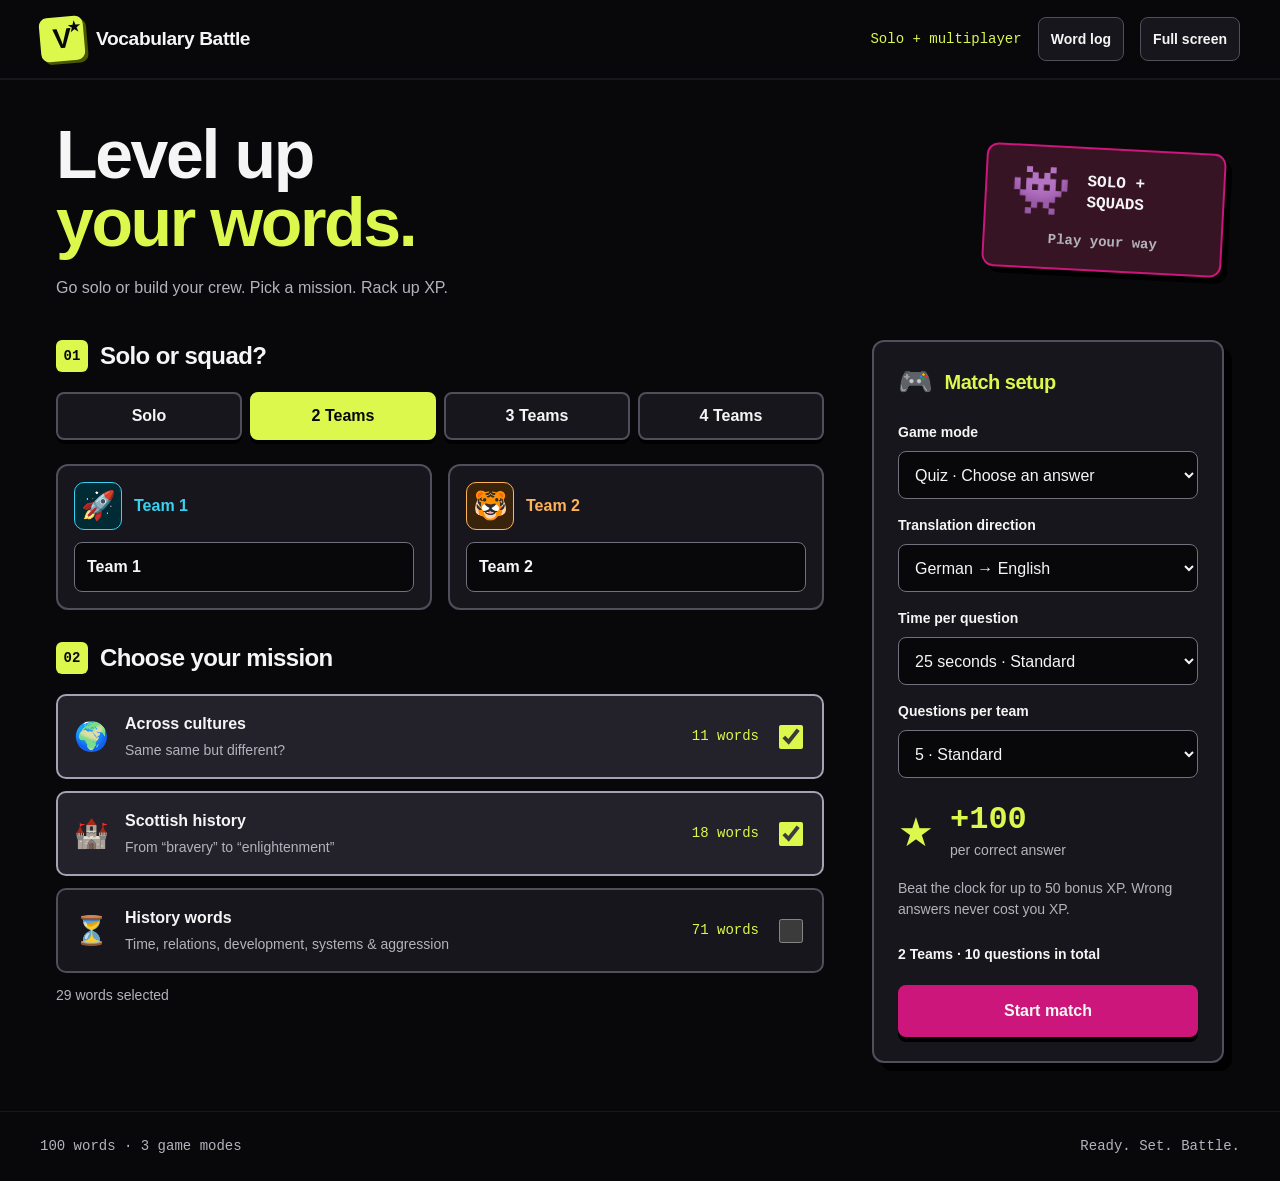
==== 10/index.html @ f3f3686b "Add solo play alongside team battles" ====
<!doctype html>
<html lang="en">
<head>
<meta charset="utf-8">
<meta name="viewport" content="width=device-width,initial-scale=1">
<meta name="theme-color" content="#131318">
<meta name="description" content="An arcade vocabulary battle for solo players and teams: Across cultures, Scottish history and History words.">
<title>Vocabulary Battle · English 10</title>
<link rel="icon" href="data:image/svg+xml,%3Csvg xmlns='http://www.w3.org/2000/svg' viewBox='0 0 64 64'%3E%3Crect width='64' height='64' rx='12' fill='%239b2055'/%3E%3Ctext x='32' y='44' text-anchor='middle' font-size='40' font-family='sans-serif' font-weight='bold' fill='white'%3EV%3C/text%3E%3C/svg%3E">
<link rel="stylesheet" href="style.css?v=solo-1">
<script src="vocabulary.js?v=solo-1" defer></script>
<script src="app.js?v=solo-1" defer></script>
</head>
<body>
<a class="skip-link" href="#main">Skip to game</a>
<header class="header"><a class="brand" href="./" aria-label="Vocabulary Battle home"><span class="brand-mark" aria-hidden="true">V<span>★</span></span><span>Vocabulary <b>Battle</b></span></a><div class="header-right"><span class="course">Solo + multiplayer</span><button class="quiet" id="word-list">Word log</button><button class="quiet" id="fullscreen">Full screen</button></div></header>
<main id="main" tabindex="-1"></main>
<footer><span>100 words · 3 game modes</span><span>Ready. Set. Battle.</span></footer>
<div class="sr-only" id="announcer" role="status" aria-live="polite" aria-atomic="true"></div>
<dialog id="words-dialog" aria-labelledby="words-heading"><div class="dialog-head"><h2 id="words-heading">Word log</h2><button class="quiet" id="close-words">Close</button></div><p>All 100 words for your missions. German meanings have been added to the “History words” vocabulary set.</p><label for="word-search">Find a word</label><input id="word-search" type="search" placeholder="English or German"><div id="words-content"></div></dialog>
<dialog id="quit-dialog" aria-labelledby="quit-heading"><h2 id="quit-heading">End this match?</h2><p>Your current scores will be lost.</p><div class="actions"><button class="secondary" id="keep-playing">Keep playing</button><button class="primary" id="confirm-quit">End match</button></div></dialog>
<noscript>Please enable JavaScript to play Vocabulary Battle.</noscript>
</body>
</html>
---- 10/style.css ----
:root{color-scheme:light;--bg:oklch(1 0 0);--surface:oklch(.97 .004 355);--ink:oklch(.24 .025 355);--muted:oklch(.48 .025 355);--line:oklch(.86 .012 355);--brand:oklch(.47 .173 354.8);--brand-soft:oklch(.96 .025 355);--green:oklch(.39 .1 160);--green-soft:oklch(.96 .025 160);--red:oklch(.46 .16 25);--red-soft:oklch(.97 .018 25);--accent:oklch(.92 .15 110);--radius:12px;font:16px/1.5 -apple-system,BlinkMacSystemFont,"Segoe UI",sans-serif;color:var(--ink);background:var(--bg)}*{box-sizing:border-box}body{margin:0}button,input,select{font:inherit}button,a,input,select{touch-action:manipulation}button{cursor:pointer}button{color:inherit}button:disabled{cursor:default}button,a,input,select,summary{outline-offset:4px}button:focus-visible,a:focus-visible,input:focus-visible,select:focus-visible,summary:focus-visible{outline:3px solid var(--brand)}a{color:inherit}button{transition:background .15s ease-out,transform .15s ease-out}button:active:not(:disabled){transform:translateY(1px)}h1,h2,h3,p{margin:0}h1,h2,h3{text-wrap:balance;line-height:1.15;letter-spacing:-.025em}h1{font-size:3rem}h2{font-size:1.75rem}h3{font-size:1.25rem}p{color:var(--muted)}.header{min-height:88px;padding:16px 40px;display:flex;align-items:center;justify-content:space-between;border-bottom:1px solid var(--line);gap:24px}.brand{display:flex;gap:12px;align-items:center;font-size:1.2rem;text-decoration:none;letter-spacing:-.02em}.brand-mark{width:44px;height:44px;background:var(--brand);color:var(--bg);display:grid;place-content:center;font-size:1.75rem;font-weight:850;border-radius:8px;position:relative}.brand-mark span{font-size:1rem;position:absolute;right:3px;top:1px}.header-right{display:flex;gap:16px;align-items:center}.course{color:var(--muted);font-size:.875rem}.quiet{background:transparent;border:0;min-height:44px;padding:8px 12px;border-radius:8px}.quiet:hover{background:var(--surface)}main{max-width:1248px;margin:auto;padding:48px 40px;min-height:calc(100vh - 157px)}footer{border-top:1px solid var(--line);padding:24px 40px;display:flex;justify-content:space-between;gap:16px;color:var(--muted);font-size:.875rem}.intro{display:flex;align-items:flex-start;justify-content:space-between;gap:24px;margin-bottom:40px}.intro p{margin-top:12px;max-width:50ch;font-size:1.125rem}.tag{display:inline-block;background:var(--accent);padding:8px 16px;border-radius:100px;font-size:.875rem;font-weight:650;white-space:nowrap}.setup-grid{display:grid;grid-template-columns:minmax(0,1fr) 344px;gap:64px}.section-title{display:flex;align-items:baseline;gap:12px;margin-bottom:20px}.step{color:var(--brand);font-weight:750;font-size:.875rem}.section{margin-bottom:32px}.team-count{display:flex;gap:8px}.choice{border:1px solid var(--line);background:var(--bg);border-radius:8px;min-height:44px;padding:8px 20px;font-weight:600}.choice[aria-pressed=true]{background:var(--brand);color:var(--bg);border-color:var(--brand)}.team-inputs{display:grid;grid-template-columns:1fr 1fr;gap:16px;margin-top:16px}label,.label{display:block;font-size:.875rem;font-weight:650;margin-bottom:8px}input,select{width:100%;min-height:48px;padding:12px;border:1px solid var(--line);border-radius:8px;background:var(--bg);color:var(--ink)}input::placeholder{color:var(--muted)}.topic{display:flex;align-items:center;gap:16px;border-bottom:1px solid var(--line);padding:16px 0;cursor:pointer;margin:0}.topic input{width:20px;min-height:20px;accent-color:var(--brand);flex-shrink:0}.topic-copy{flex:1}.topic-copy strong{font-size:1rem;display:block;font-weight:650}.topic-copy span{display:block;font-size:.875rem;font-weight:400;color:var(--muted);margin-top:4px}.word-count{font-weight:500;color:var(--muted);white-space:nowrap}.rules{background:var(--surface);padding:24px;border-radius:var(--radius);align-self:start}.rules h2{font-size:1.25rem;margin-bottom:24px}.field{margin-bottom:20px}.rules-note{font-size:.875rem;margin:20px 0}.primary,.secondary{min-height:48px;border-radius:8px;padding:12px 24px;font-weight:650}.primary{background:var(--brand);color:var(--bg);border:1px solid var(--brand)}.primary:hover{background:oklch(.4 .15 355)}.secondary{background:var(--bg);border:1px solid var(--line)}.secondary:hover{background:var(--surface)}.primary:disabled{opacity:.5}.full{width:100%}.hint{font-size:.875rem;margin-top:12px}.error{color:var(--red)}.summary-line{font-weight:650;color:var(--ink);font-size:.875rem}.game-top{display:flex;justify-content:space-between;align-items:center;gap:16px;margin-bottom:24px}.game-top p{font-size:.875rem}.scoreboard{display:flex;gap:12px;margin-bottom:32px}.score-team{flex:1;background:var(--surface);border:2px solid transparent;border-radius:var(--radius);padding:16px 20px;min-width:0}.score-team.active{border-color:var(--brand);background:var(--brand-soft)}.score-team small{display:block;color:var(--muted);font-size:.875rem;overflow-wrap:anywhere}.score-team strong{display:block;font-size:1.75rem;line-height:1.3;font-variant-numeric:tabular-nums}.score-team .turn-tag{font-size:.75rem;color:var(--brand);font-weight:700;margin-left:8px}.arena{max-width:896px;margin:auto}.question-meta{display:flex;justify-content:space-between;align-items:center;gap:16px;margin-bottom:24px}.direction{font-weight:650;color:var(--muted);font-size:.875rem}.timer{font-weight:750;font-size:1.25rem;font-variant-numeric:tabular-nums}.timer.urgent{color:var(--red)}.timer-track{height:4px;background:var(--line);margin-top:8px;width:112px;overflow:hidden;border-radius:4px}.timer-fill{height:100%;width:100%;background:var(--brand);transform-origin:left}.question-title{font-size:3rem;line-height:1.2;margin:12px 0 32px;overflow-wrap:anywhere;letter-spacing:-.025em}.question-title.long{font-size:1.75rem}.answers{display:grid;grid-template-columns:1fr 1fr;gap:16px}.answer{display:flex;align-items:center;gap:16px;text-align:left;min-height:96px;border:2px solid var(--line);border-radius:var(--radius);background:var(--bg);padding:20px;font-size:1.25rem;line-height:1.4;overflow-wrap:anywhere}.answer:hover:not(:disabled){border-color:var(--brand);background:var(--brand-soft)}.answer .key{display:grid;place-items:center;width:32px;height:32px;flex-shrink:0;background:var(--surface);border-radius:8px;font-size:.875rem;font-weight:750;color:var(--muted)}.answer.correct{border-color:var(--green);background:var(--green-soft);color:var(--green)}.answer.wrong{border-color:var(--red);background:var(--red-soft);color:var(--red)}.answer:disabled:not(.correct):not(.wrong){opacity:.65}.feedback{margin-top:24px;padding:24px;border-radius:var(--radius);background:var(--green-soft);display:flex;justify-content:space-between;align-items:center;gap:24px}.feedback.fail{background:var(--red-soft)}.feedback h3{margin-bottom:8px;color:var(--green)}.feedback.fail h3{color:var(--red)}.feedback p{color:var(--ink)}.feedback .primary{flex-shrink:0}.keyboard-hint{text-align:center;font-size:.875rem;margin-top:24px}.ready{text-align:center;padding:32px 0}.ready h1{margin:16px 0;overflow-wrap:anywhere}.ready p{max-width:48ch;margin:0 auto 32px}.ready .primary{min-width:240px}.ready-round{color:var(--brand);font-weight:700}.ready-team{font-size:4rem}.typed-input{font-size:1.5rem;min-height:64px}.typing-row{display:flex;gap:16px}.typing-row input{flex:1;min-width:0}.actions{display:flex;gap:12px;flex-wrap:wrap;margin-top:24px}.results-heading{text-align:center;margin:24px 0 40px}.results-heading p{margin-top:16px}.results-heading .tag{margin-bottom:24px}.ranking{max-width:720px;margin:auto}.ranking-row{display:flex;align-items:center;gap:24px;padding:24px 0;border-bottom:1px solid var(--line)}.rank{font-size:1.5rem;width:32px;color:var(--muted);font-weight:650}.rank-name{flex:1;min-width:0;overflow-wrap:anywhere}.rank-name strong{font-size:1.25rem}.rank-name p{font-size:.875rem;margin-top:4px}.rank-points{font-size:1.75rem;font-weight:750;font-variant-numeric:tabular-nums;white-space:nowrap}.ranking-row.winner .rank,.ranking-row.winner .rank-name strong{color:var(--brand)}.result-actions{justify-content:center;margin-top:32px}.review{margin:40px auto 0;max-width:720px}.review summary{cursor:pointer;min-height:44px;font-weight:650}.review-row{padding:16px 0;border-bottom:1px solid var(--line);display:flex;gap:24px;justify-content:space-between}.review-row span{flex:1;overflow-wrap:anywhere}dialog{width:min(800px,calc(100% - 32px));max-height:85vh;border:1px solid var(--line);padding:32px;border-radius:var(--radius);background:var(--bg);color:var(--ink)}dialog::backdrop{background:oklch(.15 0 0 / .65)}.dialog-head{display:flex;justify-content:space-between;align-items:center;gap:16px}dialog p{margin:16px 0 24px}#words-content h3{margin:32px 0 8px}#words-content .review-row{font-size:1rem}#words-content{margin-top:24px}#quit-dialog{max-width:480px}.skip-link{position:absolute;left:16px;top:-80px;z-index:5;background:var(--bg);padding:12px}.skip-link:focus{top:12px}.sr-only{position:absolute;width:1px;height:1px;padding:0;margin:-1px;overflow:hidden;clip:rect(0,0,0,0);white-space:nowrap;border:0}[hidden]{display:none!important}@media(min-width:1440px){main{max-width:1360px}.arena{max-width:1000px}.question-title{font-size:3.5rem}.answer{font-size:1.5rem;min-height:112px}}@media(max-width:900px){.setup-grid{grid-template-columns:minmax(0,1fr) 300px;gap:32px}.header,footer{padding-left:24px;padding-right:24px}main{padding:32px 24px}.course{display:none}.question-title{font-size:2.5rem}.score-team{padding:12px}.intro h1{font-size:2.5rem}}@media(max-width:680px){.header{padding:12px 16px;gap:8px;flex-wrap:wrap}.brand{font-size:1rem}.header-right{gap:0;margin-left:auto}#fullscreen{display:none}.brand-mark{width:36px;height:36px}.intro{display:block;margin-bottom:32px}.intro .tag{margin-top:16px}.intro h1{font-size:2rem}.intro p{font-size:1rem}.setup-grid{display:block}.team-inputs{gap:12px}.rules{margin-top:32px}main{padding:32px 16px}.scoreboard{gap:8px;flex-wrap:wrap}.score-team{flex-basis:40%}.score-team strong{font-size:1.5rem}.score-team .turn-tag{display:block;margin:4px 0 0}.answers{grid-template-columns:1fr;gap:12px}.answer{min-height:72px;padding:16px;font-size:1.125rem}.question-title{font-size:2rem;margin-bottom:24px}.question-title.long{font-size:1.5rem}.feedback{display:block;padding:20px}.feedback .primary{margin-top:20px;width:100%}.ready-team{font-size:3rem}.typing-row{flex-direction:column}footer{padding:24px 16px;display:block}footer span{display:block}.ranking-row{gap:12px}.rank-points{font-size:1.5rem}.review-row{gap:16px}.game-top{align-items:flex-start}.keyboard-hint{display:none}dialog{padding:24px}.results-heading h1{font-size:2.25rem}}@media(prefers-reduced-motion:reduce){*{transition:none!important;scroll-behavior:auto!important}}@media print{.header,footer,.actions,.result-actions{display:none}main{padding:0}.score-team{break-inside:avoid}}

/* Arcade theme: the lobby, arena and score screen share the same game controls. */
:root{color-scheme:dark;--bg:oklch(.135 .008 290);--surface:oklch(.205 .012 290);--ink:oklch(.97 0 0);--muted:oklch(.77 .015 290);--line:oklch(.43 .022 290);--brand:oklch(.56 .22 355);--brand-soft:oklch(.25 .06 355);--accent:oklch(.93 .19 118);--green:oklch(.85 .16 150);--green-soft:oklch(.25 .06 150);--red:oklch(.8 .12 20);--red-soft:oklch(.25 .07 20);font-family:"Avenir Next","Segoe UI",sans-serif}
body{background:var(--bg)}button,input,select{font-family:inherit}h1,h2,h3{font-weight:850}h1:focus-visible{outline:2px dashed var(--accent);outline-offset:8px}.header{min-height:80px;border-bottom:2px solid var(--surface);padding:16px 40px}.brand{font-weight:700}.brand-mark{border-radius:8px;background:var(--accent);color:var(--bg);box-shadow:3px 3px 0 oklch(.43 .1 118);transform:rotate(-5deg)}.brand-mark span{font-size:.875rem}.course{font-family:monospace;font-size:.875rem;color:var(--accent)}.quiet{border:1px solid var(--line);font-size:.875rem;font-weight:650;background:var(--surface)}.quiet:hover{background:oklch(.3 .025 290);border-color:var(--muted)}.quiet:disabled{color:oklch(.6 .01 290);border-color:var(--surface)}button:focus-visible,a:focus-visible,input:focus-visible,select:focus-visible,summary:focus-visible{outline-color:var(--accent)}main{padding-top:40px}footer{border-color:var(--surface);font-family:monospace;font-size:.875rem}.intro{margin-bottom:40px;align-items:center}.intro h1{font-size:4.25rem;letter-spacing:-.035em;line-height:1;max-width:800px}.intro h1 span{color:var(--accent)}.intro p{margin-top:20px;font-size:1rem;max-width:48ch}.intro-sticker{display:flex;align-items:center;gap:16px;flex-wrap:wrap;max-width:240px;padding:20px 24px;border:2px solid var(--brand);background:var(--brand-soft);border-radius:12px;transform:rotate(3deg);box-shadow:6px 6px 0 oklch(.06 0 0)}.intro-sticker>span:first-child{font-size:3rem;line-height:1}.intro-sticker b{font-family:monospace;font-size:1rem;line-height:1.3}.intro-sticker .sticker-small{width:100%;text-align:center;color:var(--muted);font:700 .875rem monospace}.setup-grid{gap:48px;grid-template-columns:minmax(0,1fr) 352px}.section{margin-bottom:32px}.section-title{margin-bottom:20px;align-items:center}.section-title h2{font-size:1.5rem}.step{display:grid;place-items:center;width:32px;height:32px;background:var(--accent);color:var(--bg);border-radius:6px;font-family:monospace}.choice{border:2px solid var(--line);background:var(--surface);box-shadow:0 4px 0 oklch(.06 0 0);font-weight:800;min-height:48px}.choice[aria-pressed=true]{background:var(--accent);border-color:var(--accent);color:var(--bg)}.choice:active:not(:disabled){transform:translateY(3px);box-shadow:0 1px 0 oklch(.06 0 0)}.team-inputs{margin-top:24px;gap:16px}.team-entry{padding:16px;border:2px solid var(--line);border-radius:12px;background:var(--surface)}.team-entry label{display:flex;align-items:center;gap:12px;margin-bottom:12px;color:var(--team);font-size:1rem;font-weight:800}.team-color-0{--team:oklch(.8 .13 215);--team-dark:oklch(.26 .055 215)}.team-color-1{--team:oklch(.83 .145 65);--team-dark:oklch(.28 .05 65)}.team-color-2{--team:oklch(.81 .16 330);--team-dark:oklch(.28 .06 330)}.team-color-3{--team:oklch(.88 .17 135);--team-dark:oklch(.27 .05 135)}.team-avatar{display:inline-grid;place-items:center;width:48px;height:48px;flex-shrink:0;background:var(--team-dark);border:1px solid var(--team);border-radius:10px;font-size:1.75rem;line-height:1}.team-entry input{min-width:0;font-weight:650;background:var(--bg)}input,select{border:1px solid oklch(.55 .02 290);background:var(--bg);border-radius:8px}input:focus,select:focus{border-color:var(--accent)}.topic{border:2px solid var(--line);border-radius:10px;background:var(--surface);margin-bottom:12px;padding:16px;gap:16px}.topic:has(input:checked){border-color:oklch(.72 .025 290);background:oklch(.255 .016 290)}.topic input{order:3;accent-color:var(--accent);width:24px;height:24px}.topic-icon{font-size:1.75rem}.topic-copy strong{font-weight:800}.topic-copy span{font-size:.875rem}.word-count{font-size:.875rem;color:var(--accent);font-family:monospace}.rules{background:var(--surface);border:2px solid var(--line);border-radius:12px;box-shadow:8px 8px 0 oklch(.07 0 0);padding:24px}.rules h2{display:flex;gap:12px;align-items:center;font-size:1.25rem;color:var(--accent)}.rules h2>span{font-size:1.75rem}.rules .field{margin-bottom:16px}.points-preview{display:flex;gap:16px;align-items:center;margin-top:24px}.points-preview>span{color:var(--accent);font-size:2.5rem}.points-preview strong{font:900 2rem/1 monospace;color:var(--accent)}.points-preview div>span{display:block;font-size:.875rem;color:var(--muted);margin-top:4px}.rules-note{margin:16px 0;font-size:.875rem}.summary-line{margin-top:24px}.primary,.secondary{border:2px solid var(--brand);box-shadow:0 5px 0 oklch(.07 0 0);font-weight:850;min-height:52px;border-radius:8px;color:var(--ink)}.primary{background:var(--brand)}.primary:hover{background:oklch(.5 .2 355);border-color:oklch(.74 .16 355);transform:translateY(-2px)}.primary:active:not(:disabled),.secondary:active:not(:disabled){transform:translateY(3px);box-shadow:0 2px 0 oklch(.07 0 0)}.secondary{background:var(--surface);border-color:var(--line)}.rules .primary{margin-top:8px}.game-top{margin-bottom:24px}.game-top>div>strong{font:800 1.125rem monospace;color:var(--accent)}.round-track{display:flex;align-items:center;gap:8px}.round-track>span{width:32px;height:32px;display:grid;place-items:center;border:1px solid var(--line);border-radius:4px;color:var(--muted);font:700 .875rem monospace}.round-track .current{background:var(--accent);border-color:var(--accent);color:var(--bg);box-shadow:0 3px 0 oklch(.47 .1 118);transform:translateY(-4px)}.round-track .done{background:var(--green-soft);border-color:var(--green);color:var(--green)}.round-track .finish-flag{border:0;font-size:1.5rem}.scoreboard{gap:16px;margin-bottom:32px}.score-team{display:flex;align-items:center;gap:16px;padding:16px;border:2px solid var(--line);background:var(--surface);border-radius:12px}.score-team.active{border-color:var(--team);background:var(--team-dark);box-shadow:0 5px 0 oklch(.065 0 0)}.score-copy{flex:1;min-width:0}.score-team small{font-weight:750;color:var(--ink)}.score-team strong{font-family:monospace;font-size:2rem}.points-label{font-size:.875rem;color:var(--muted)}.score-team .turn-tag{color:var(--team);font-size:.75rem;margin-left:12px}.hit-track{display:flex;gap:4px;color:var(--muted);font-size:.875rem;line-height:1;margin-top:4px}.hit-track span{display:inline-block;width:12px;text-align:center}.hit-track .hit{color:var(--accent)}.arena{background:var(--surface);border:2px solid var(--line);border-radius:16px;padding:32px;max-width:none;position:relative}.question-meta{margin-bottom:24px}.direction{font-size:1rem;color:var(--ink)}.direction>span{color:var(--muted);font-size:.875rem}.timer-box{background:var(--bg);border:1px solid var(--line);padding:12px 16px;border-radius:8px;text-align:center;flex-shrink:0}.timer-label{font-size:.75rem;color:var(--muted);font-family:monospace}.timer{font-size:1.5rem;color:var(--accent);font-family:monospace}.timer-track{width:96px;height:6px;background:var(--line)}.timer-fill{background:var(--accent)}.question-title{font-size:3rem;margin:8px 0 32px;color:var(--ink)}.question-title.long{font-size:1.75rem}.answers{gap:20px}.answer{background:var(--answer-color);border:2px solid var(--answer-border);box-shadow:0 6px 0 oklch(.07 0 0);color:var(--ink);font-weight:750;padding:24px;font-size:1.25rem;min-height:104px;transition:transform .15s ease-out,background .15s ease-out}.answer:nth-child(1){--answer-color:oklch(.38 .135 250);--answer-border:oklch(.68 .12 250)}.answer:nth-child(2){--answer-color:oklch(.4 .14 355);--answer-border:oklch(.69 .15 355)}.answer:nth-child(3){--answer-color:oklch(.36 .085 175);--answer-border:oklch(.65 .1 175)}.answer:nth-child(4){--answer-color:oklch(.4 .105 55);--answer-border:oklch(.73 .13 55)}.answer:hover:not(:disabled){background:var(--answer-color);border-color:var(--ink);transform:translateY(-3px)}.answer:active:not(:disabled){transform:translateY(4px);box-shadow:0 2px 0 oklch(.07 0 0)}.answer .key{background:oklch(.1 0 0 / .3);border:1px solid oklch(.85 0 0 / .45);color:var(--ink);width:40px;height:40px;font:800 1rem monospace}.answer.correct{background:var(--green-soft);border-color:var(--green);color:var(--green)}.answer.wrong{background:var(--red-soft);border-color:var(--red);color:var(--red)}.answer:disabled:not(.correct):not(.wrong){opacity:.45;box-shadow:none}.feedback{border:2px solid var(--green);padding:24px;gap:20px;margin-top:32px}.feedback.fail{border-color:var(--red)}.feedback-icon{font-size:2.5rem}.feedback-copy{flex:1;min-width:0}.feedback h3{font-size:1.5rem}.feedback .primary{font-size:1rem}.keyboard-hint{color:var(--muted)}.ready{padding:24px 0}.ready-avatar{width:120px;height:120px;margin:0 auto 24px;display:grid;place-items:center;font-size:4.5rem;line-height:1;background:var(--team-dark);border:3px solid var(--team);border-radius:16px;box-shadow:6px 6px 0 oklch(.07 0 0);transform:rotate(-4deg)}.ready-round{color:var(--team);font:700 1rem monospace}.ready h1{color:var(--team);font-size:3.5rem}.ready .primary{min-width:256px}.tag{background:var(--accent);color:var(--bg);font-family:monospace;font-weight:800;letter-spacing:.01em;border-radius:6px}.results-heading{margin:0 0 32px}.trophy{font-size:5rem;line-height:1.2;margin-bottom:16px}.results-heading h1{color:var(--accent);overflow-wrap:anywhere}.ranking{max-width:800px}.ranking-row{padding:20px 24px;border:2px solid var(--line);background:var(--surface);margin-bottom:16px;border-radius:12px;gap:20px}.ranking-row.winner{background:var(--team-dark);border-color:var(--team);box-shadow:5px 5px 0 oklch(.07 0 0)}.ranking-row.winner .rank,.ranking-row.winner .rank-name strong{color:var(--team)}.rank,.rank-points{font-family:monospace}.review{background:var(--surface);border:1px solid var(--line);padding:16px 24px;border-radius:12px;max-width:800px}dialog{background:var(--surface);border:2px solid var(--line);box-shadow:8px 8px 0 oklch(.065 0 0)}dialog::backdrop{background:oklch(.08 0 0 / .85)}.celebration{pointer-events:none;position:fixed;inset:0;z-index:3;overflow:hidden}.confetti{position:absolute;left:var(--x);top:20%;width:10px;height:18px;background:var(--accent);opacity:0;animation:confetti-drop .8s ease-out var(--delay) forwards}.confetti-1{background:oklch(.75 .2 355);width:12px;height:12px}.confetti-2{background:oklch(.8 .14 215);border-radius:50%;width:12px;height:12px}.confetti-3{background:oklch(.82 .19 150)}@keyframes confetti-drop{0%{opacity:0;transform:translate(0,-40px) rotate(0)}15%{opacity:1}100%{opacity:0;transform:translate(var(--drift),280px) rotate(var(--spin))}}@media(min-width:1440px){.question-title{font-size:3.5rem}.answer{font-size:1.5rem}.setup-grid{grid-template-columns:minmax(0,1fr) 368px;gap:64px}}@media(max-width:1000px){.scoreboard{flex-wrap:wrap}.score-team{flex-basis:40%}.round-track{gap:4px}.round-track>span{width:24px;height:28px}.setup-grid{gap:24px;grid-template-columns:minmax(0,1fr) 320px}.team-inputs{gap:12px}.team-entry{padding:12px}.topic{padding:12px;gap:12px}.topic-icon{display:none}.intro h1{font-size:3.5rem}.intro-sticker{margin-right:8px}}@media(max-width:680px){.header{padding:12px 16px}.header-right{gap:8px}.brand{font-size:1rem}.intro{display:flex;align-items:center;gap:16px}.intro h1{font-size:2.5rem}.intro p{font-size:.875rem;max-width:32ch}.intro-sticker{max-width:112px;padding:12px;gap:8px;margin-right:4px;transform:rotate(2deg);justify-content:center}.intro-sticker>span:first-child{font-size:2.5rem}.intro-sticker b{font-size:.75rem;text-align:center}.intro-sticker .sticker-small{font-size:.75rem}.setup-grid{display:block}.section-title h2{font-size:1.25rem}.team-entry label{gap:8px;font-size:.875rem}.team-entry .team-avatar{width:36px;height:36px;font-size:1.4rem}.team-entry input{padding:8px;font-size:1rem}.topic-copy strong{font-size:.875rem}.topic-copy span{font-size:.875rem}.word-count{font-size:.75rem}.topic{gap:8px}.topic input{width:20px;height:20px}.rules{margin-top:32px;padding:24px}.game-top{flex-wrap:wrap;gap:16px}.game-top>div:first-child{flex:1}.round-track{order:3;width:100%;justify-content:center}.round-track>span{width:24px}.scoreboard{gap:12px}.score-team{gap:8px;padding:12px}.score-team>.team-avatar{width:32px;height:36px;font-size:1.25rem;border-radius:6px}.score-team small{font-size:.75rem}.score-team strong{font-size:1.5rem}.score-team .turn-tag{font-size:.75rem;margin:4px 0}.points-label{font-size:.75rem}.hit-track{gap:0}.hit-track span{width:10px;font-size:.75rem}.arena{padding:20px 16px;border-radius:12px}.direction{font-size:.875rem}.direction>span{font-size:.75rem}.timer-box{padding:8px}.timer-label{font-size:.75rem}.timer{font-size:1.25rem}.timer-track{width:64px}.question-meta{gap:12px}.question-title{font-size:2rem}.question-title.long{font-size:1.25rem}.answers{gap:16px}.answer{padding:16px;font-size:1.125rem;min-height:80px;gap:12px}.answer .key{width:32px;height:32px}.ready-avatar{width:96px;height:96px;font-size:3.5rem}.ready h1{font-size:2.5rem}.ready .primary{min-width:0;width:100%}.feedback{padding:16px;display:flex;flex-wrap:wrap;gap:12px}.feedback-icon{font-size:1.75rem}.feedback-copy{flex-basis:calc(100% - 44px)}.feedback h3{font-size:1.25rem}.feedback .primary{margin-top:8px;width:100%}.ranking-row{padding:16px 12px;gap:8px}.ranking-row .team-avatar{width:32px;height:40px;font-size:1.25rem}.rank{width:20px;font-size:1.25rem}.rank-name strong{font-size:1rem}.rank-name p{font-size:.75rem}.rank-points{font-size:1.25rem}.results-heading h1{font-size:2rem}.trophy{font-size:4rem}.result-actions{flex-direction:column}.review{padding:16px}.intro-sticker .sticker-small{white-space:nowrap}}@media(max-width:360px){.intro-sticker{display:none}.intro h1{font-size:2.5rem}.team-entry{padding:8px}.score-team>.team-avatar{display:none}}@media(prefers-reduced-motion:reduce){.celebration{display:none}.confetti{animation:none}*{transition:none!important}}@media print{:root{--bg:oklch(1 0 0);--surface:oklch(.95 0 0);--ink:oklch(.15 0 0);--muted:oklch(.4 0 0)}.celebration{display:none}}

/* Keep solo and squad selection usable on small screens. */
.team-count{display:grid;grid-template-columns:repeat(4,minmax(0,1fr))}.team-count .choice{padding:8px}.solo-input{grid-template-columns:1fr}.solo-input .team-entry{max-width:420px}@media(min-width:681px) and (max-width:1000px),(max-width:400px){.team-count{grid-template-columns:repeat(2,minmax(0,1fr))}}
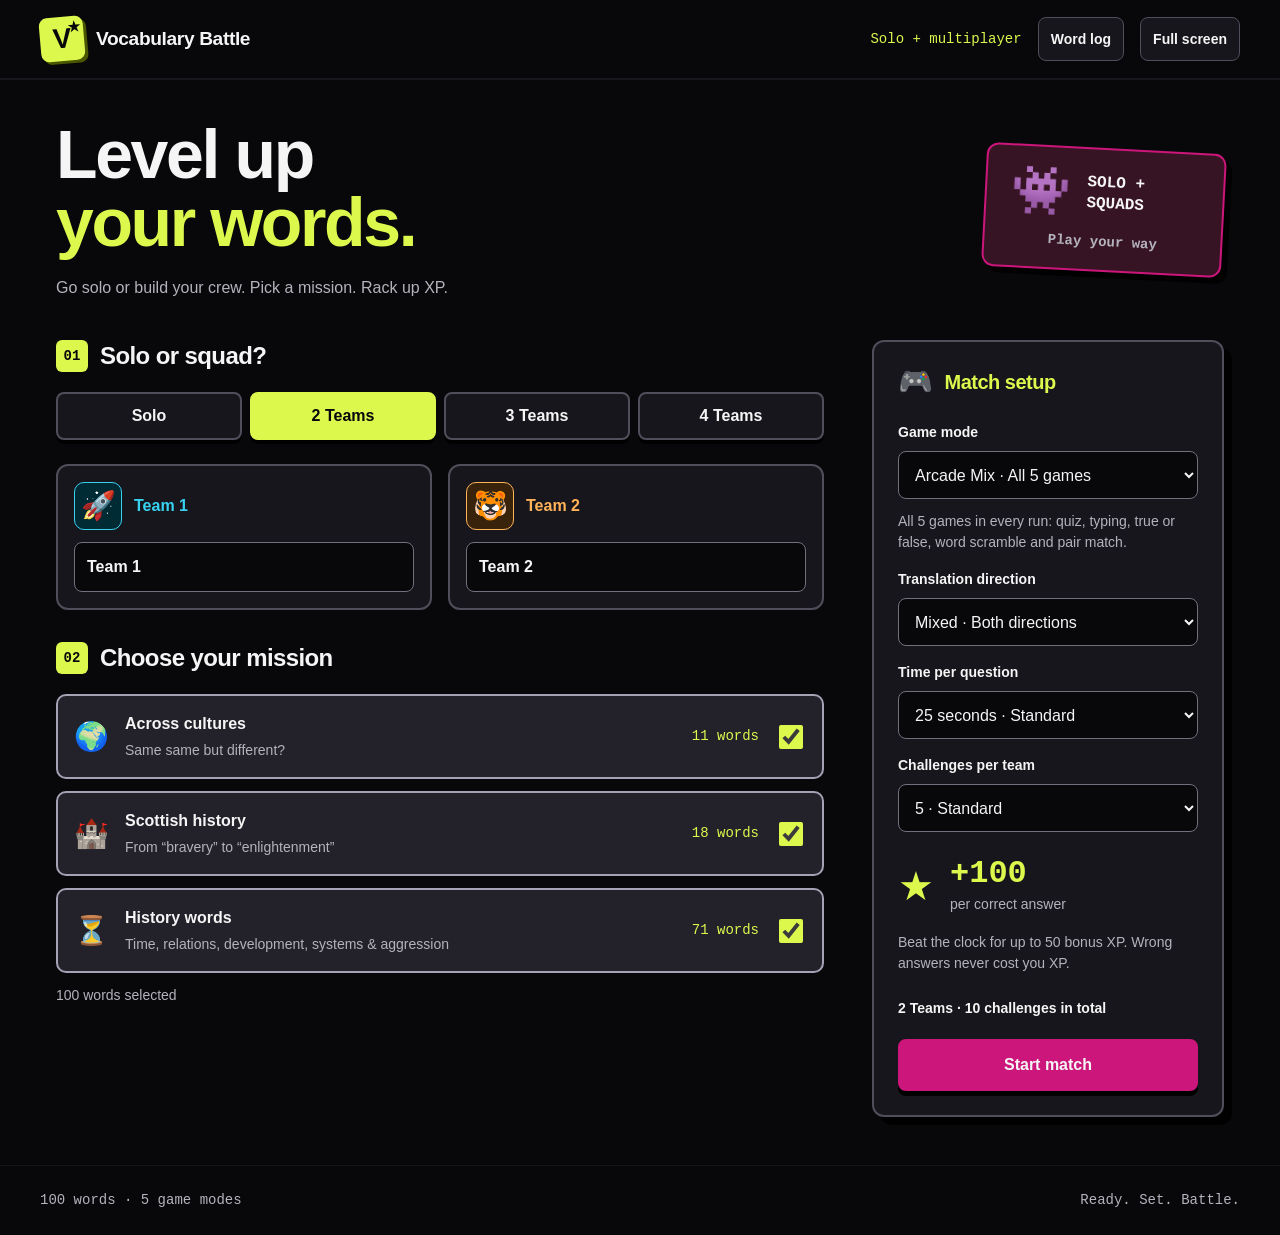
==== commit 7b311c19: "Add five-game arcade mix with bilingual all-word defaults" ====
--- a/10/index.html
+++ b/10/index.html
@@ -7,15 +7,15 @@
 <meta name="description" content="An arcade vocabulary battle for solo players and teams: Across cultures, Scottish history and History words.">
 <title>Vocabulary Battle · English 10</title>
 <link rel="icon" href="data:image/svg+xml,%3Csvg xmlns='http://www.w3.org/2000/svg' viewBox='0 0 64 64'%3E%3Crect width='64' height='64' rx='12' fill='%239b2055'/%3E%3Ctext x='32' y='44' text-anchor='middle' font-size='40' font-family='sans-serif' font-weight='bold' fill='white'%3EV%3C/text%3E%3C/svg%3E">
-<link rel="stylesheet" href="style.css?v=solo-1">
-<script src="vocabulary.js?v=solo-1" defer></script>
-<script src="app.js?v=solo-1" defer></script>
+<link rel="stylesheet" href="style.css?v=arcade-mix-1">
+<script src="vocabulary.js?v=arcade-mix-1" defer></script>
+<script src="app.js?v=arcade-mix-1" defer></script>
 </head>
 <body>
 <a class="skip-link" href="#main">Skip to game</a>
 <header class="header"><a class="brand" href="./" aria-label="Vocabulary Battle home"><span class="brand-mark" aria-hidden="true">V<span>★</span></span><span>Vocabulary <b>Battle</b></span></a><div class="header-right"><span class="course">Solo + multiplayer</span><button class="quiet" id="word-list">Word log</button><button class="quiet" id="fullscreen">Full screen</button></div></header>
 <main id="main" tabindex="-1"></main>
-<footer><span>100 words · 3 game modes</span><span>Ready. Set. Battle.</span></footer>
+<footer><span>100 words · 5 game modes</span><span>Ready. Set. Battle.</span></footer>
 <div class="sr-only" id="announcer" role="status" aria-live="polite" aria-atomic="true"></div>
 <dialog id="words-dialog" aria-labelledby="words-heading"><div class="dialog-head"><h2 id="words-heading">Word log</h2><button class="quiet" id="close-words">Close</button></div><p>All 100 words for your missions. German meanings have been added to the “History words” vocabulary set.</p><label for="word-search">Find a word</label><input id="word-search" type="search" placeholder="English or German"><div id="words-content"></div></dialog>
 <dialog id="quit-dialog" aria-labelledby="quit-heading"><h2 id="quit-heading">End this match?</h2><p>Your current scores will be lost.</p><div class="actions"><button class="secondary" id="keep-playing">Keep playing</button><button class="primary" id="confirm-quit">End match</button></div></dialog>
--- a/10/style.css
+++ b/10/style.css
@@ -6,3 +6,15 @@
 
 /* Keep solo and squad selection usable on small screens. */
 .team-count{display:grid;grid-template-columns:repeat(4,minmax(0,1fr))}.team-count .choice{padding:8px}.solo-input{grid-template-columns:1fr}.solo-input .team-entry{max-width:420px}@media(min-width:681px) and (max-width:1000px),(max-width:400px){.team-count{grid-template-columns:repeat(2,minmax(0,1fr))}}
+
+/* Arcade challenges share the same keyboard and touch controls. */
+.mode-badge{display:inline-flex;align-items:center;gap:8px;color:var(--accent);font-weight:850;font-size:1.125rem;margin-bottom:8px}
+.translation-candidate{font-size:clamp(1.25rem,3vw,2rem);text-align:center;padding:24px;background:var(--bg);border:2px dashed var(--line);border-radius:12px;margin-bottom:24px;overflow-wrap:anywhere}
+.truth-answers .answer{justify-content:center}.truth-answers .answer>span{font-size:2rem}
+.scramble-board{padding:20px;background:var(--bg);border:2px dashed var(--accent);border-radius:12px;margin-bottom:24px}
+.scrambled-letters{font:800 clamp(1.25rem,3vw,2rem)/1.7 monospace;color:var(--accent);margin-top:8px;overflow-wrap:anywhere;white-space:pre-wrap}
+.pair-instructions{max-width:65ch}.pair-progress{color:var(--accent);font:700 1rem monospace;margin:16px 0}
+.pair-board{display:grid;grid-template-columns:1fr 1fr;gap:20px}.pair-column{display:flex;flex-direction:column;gap:12px;min-width:0}.pair-column h2{font-size:1rem;color:var(--muted);margin-bottom:4px}
+.pair-tile{display:flex;align-items:center;justify-content:space-between;gap:8px;flex:1;width:100%;min-height:80px;text-align:left;padding:16px;border:2px solid var(--line);border-radius:10px;background:oklch(.29 .07 250);color:var(--ink);font-size:1.125rem;font-weight:750;overflow-wrap:anywhere}
+.pair-column:last-child .pair-tile{background:oklch(.29 .07 355)}.pair-tile[aria-pressed=true]{border-color:var(--accent);box-shadow:0 0 0 2px var(--accent)}.pair-tile:hover:not(:disabled){border-color:var(--ink)}.pair-tile.pair-matched{background:var(--green-soft);border-color:var(--green);color:var(--green)}.pair-tile.pair-wrong{border-color:var(--red)}.pair-mark{flex-shrink:0}
+@media(max-width:680px){.pair-board{gap:12px}.pair-tile{padding:12px 8px;font-size:.9375rem;min-height:88px}.mode-badge{font-size:1rem}.scramble-board{padding:16px}.translation-candidate{padding:16px}.question-meta{align-items:flex-start}}
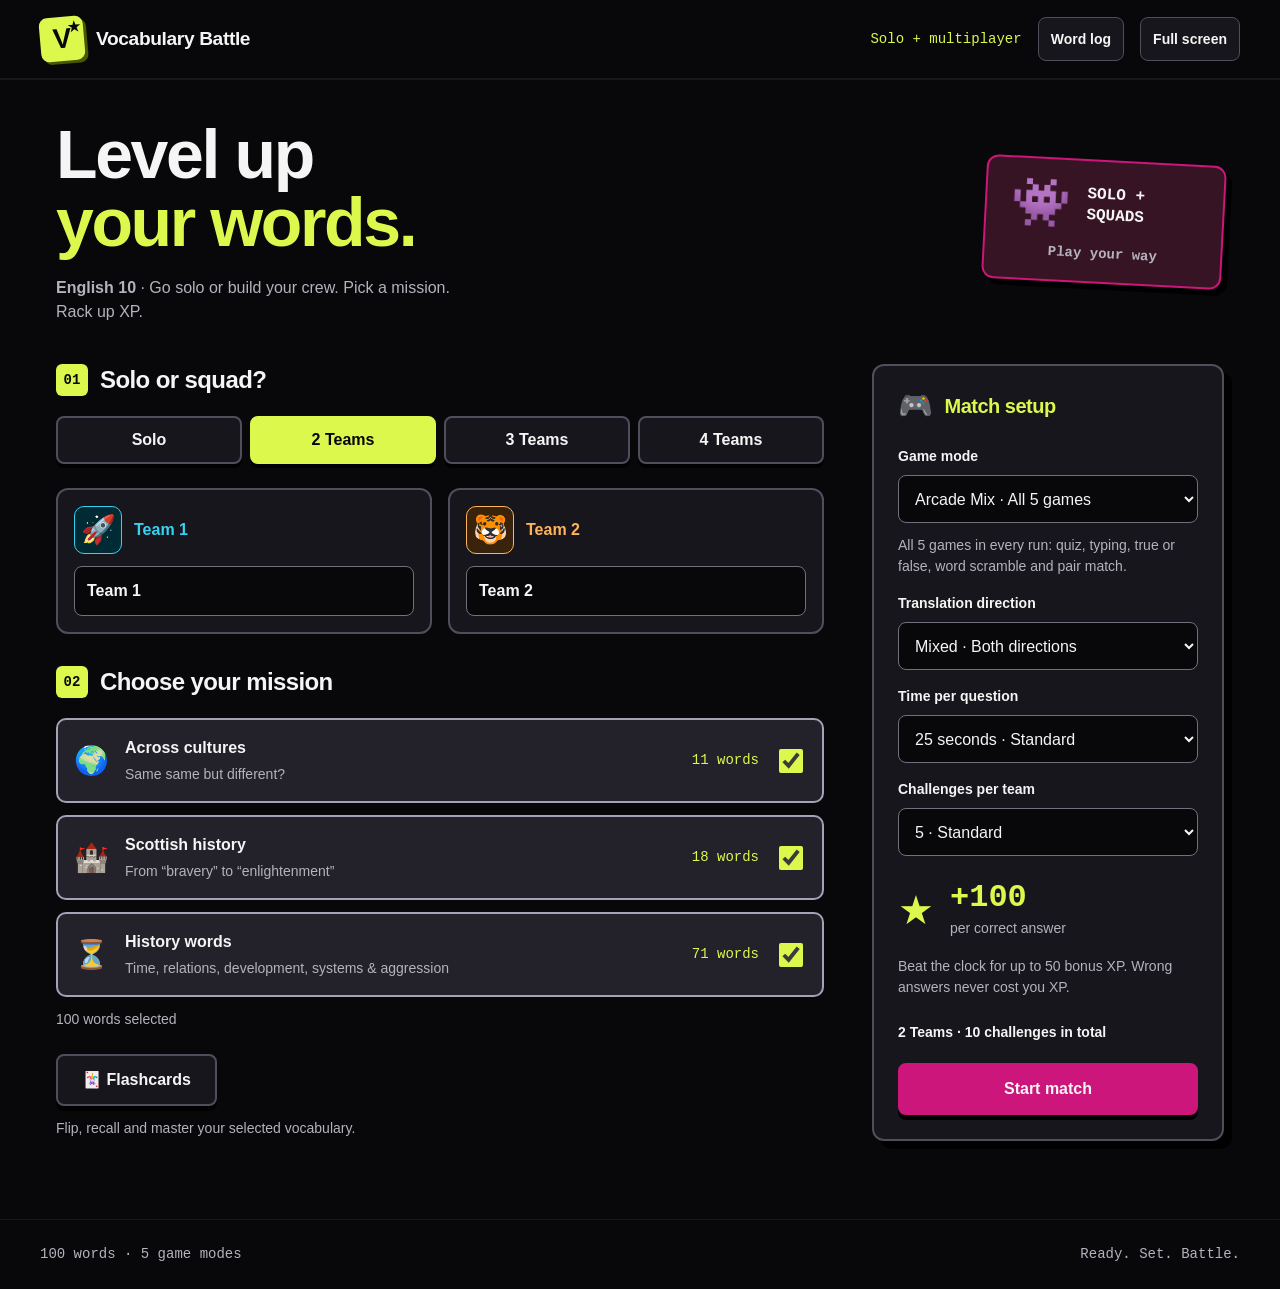
==== commit c4fd3702: "Expand English 7 vocabulary and require flashcard mistake practice" ====
--- a/10/index.html
+++ b/10/index.html
@@ -7,17 +7,18 @@
 <meta name="description" content="An arcade vocabulary battle for solo players and teams: Across cultures, Scottish history and History words.">
 <title>Vocabulary Battle · English 10</title>
 <link rel="icon" href="data:image/svg+xml,%3Csvg xmlns='http://www.w3.org/2000/svg' viewBox='0 0 64 64'%3E%3Crect width='64' height='64' rx='12' fill='%239b2055'/%3E%3Ctext x='32' y='44' text-anchor='middle' font-size='40' font-family='sans-serif' font-weight='bold' fill='white'%3EV%3C/text%3E%3C/svg%3E">
-<link rel="stylesheet" href="style.css?v=arcade-mix-1">
-<script src="vocabulary.js?v=arcade-mix-1" defer></script>
-<script src="app.js?v=arcade-mix-1" defer></script>
+<link rel="stylesheet" href="../shared/style.css?v=cards-1">
+<script src="vocabulary.js?v=grades-1" defer></script>
+<script src="../shared/flashcards.js?v=cards-1" defer></script>
+<script src="../shared/app.js?v=cards-1" defer></script>
 </head>
 <body>
 <a class="skip-link" href="#main">Skip to game</a>
 <header class="header"><a class="brand" href="./" aria-label="Vocabulary Battle home"><span class="brand-mark" aria-hidden="true">V<span>★</span></span><span>Vocabulary <b>Battle</b></span></a><div class="header-right"><span class="course">Solo + multiplayer</span><button class="quiet" id="word-list">Word log</button><button class="quiet" id="fullscreen">Full screen</button></div></header>
 <main id="main" tabindex="-1"></main>
-<footer><span>100 words · 5 game modes</span><span>Ready. Set. Battle.</span></footer>
+<footer><span id="vocab-total">100 words · 5 game modes</span><span>Ready. Set. Battle.</span></footer>
 <div class="sr-only" id="announcer" role="status" aria-live="polite" aria-atomic="true"></div>
-<dialog id="words-dialog" aria-labelledby="words-heading"><div class="dialog-head"><h2 id="words-heading">Word log</h2><button class="quiet" id="close-words">Close</button></div><p>All 100 words for your missions. German meanings have been added to the “History words” vocabulary set.</p><label for="word-search">Find a word</label><input id="word-search" type="search" placeholder="English or German"><div id="words-content"></div></dialog>
+<dialog id="words-dialog" aria-labelledby="words-heading"><div class="dialog-head"><h2 id="words-heading">Word log</h2><button class="quiet" id="close-words">Close</button></div><p id="word-log-intro">All 100 words for your missions. German meanings have been added to the “History words” vocabulary set.</p><label for="word-search">Find a word</label><input id="word-search" type="search" placeholder="English or German"><div id="words-content"></div></dialog>
 <dialog id="quit-dialog" aria-labelledby="quit-heading"><h2 id="quit-heading">End this match?</h2><p>Your current scores will be lost.</p><div class="actions"><button class="secondary" id="keep-playing">Keep playing</button><button class="primary" id="confirm-quit">End match</button></div></dialog>
 <noscript>Please enable JavaScript to play Vocabulary Battle.</noscript>
 </body>
--- a/shared/style.css
+++ b/shared/style.css
@@ -0,0 +1,23 @@
+:root{color-scheme:light;--bg:oklch(1 0 0);--surface:oklch(.97 .004 355);--ink:oklch(.24 .025 355);--muted:oklch(.48 .025 355);--line:oklch(.86 .012 355);--brand:oklch(.47 .173 354.8);--brand-soft:oklch(.96 .025 355);--green:oklch(.39 .1 160);--green-soft:oklch(.96 .025 160);--red:oklch(.46 .16 25);--red-soft:oklch(.97 .018 25);--accent:oklch(.92 .15 110);--radius:12px;font:16px/1.5 -apple-system,BlinkMacSystemFont,"Segoe UI",sans-serif;color:var(--ink);background:var(--bg)}*{box-sizing:border-box}body{margin:0}button,input,select{font:inherit}button,a,input,select{touch-action:manipulation}button{cursor:pointer}button{color:inherit}button:disabled{cursor:default}button,a,input,select,summary{outline-offset:4px}button:focus-visible,a:focus-visible,input:focus-visible,select:focus-visible,summary:focus-visible{outline:3px solid var(--brand)}a{color:inherit}button{transition:background .15s ease-out,transform .15s ease-out}button:active:not(:disabled){transform:translateY(1px)}h1,h2,h3,p{margin:0}h1,h2,h3{text-wrap:balance;line-height:1.15;letter-spacing:-.025em}h1{font-size:3rem}h2{font-size:1.75rem}h3{font-size:1.25rem}p{color:var(--muted)}.header{min-height:88px;padding:16px 40px;display:flex;align-items:center;justify-content:space-between;border-bottom:1px solid var(--line);gap:24px}.brand{display:flex;gap:12px;align-items:center;font-size:1.2rem;text-decoration:none;letter-spacing:-.02em}.brand-mark{width:44px;height:44px;background:var(--brand);color:var(--bg);display:grid;place-content:center;font-size:1.75rem;font-weight:850;border-radius:8px;position:relative}.brand-mark span{font-size:1rem;position:absolute;right:3px;top:1px}.header-right{display:flex;gap:16px;align-items:center}.course{color:var(--muted);font-size:.875rem}.quiet{background:transparent;border:0;min-height:44px;padding:8px 12px;border-radius:8px}.quiet:hover{background:var(--surface)}main{max-width:1248px;margin:auto;padding:48px 40px;min-height:calc(100vh - 157px)}footer{border-top:1px solid var(--line);padding:24px 40px;display:flex;justify-content:space-between;gap:16px;color:var(--muted);font-size:.875rem}.intro{display:flex;align-items:flex-start;justify-content:space-between;gap:24px;margin-bottom:40px}.intro p{margin-top:12px;max-width:50ch;font-size:1.125rem}.tag{display:inline-block;background:var(--accent);padding:8px 16px;border-radius:100px;font-size:.875rem;font-weight:650;white-space:nowrap}.setup-grid{display:grid;grid-template-columns:minmax(0,1fr) 344px;gap:64px}.section-title{display:flex;align-items:baseline;gap:12px;margin-bottom:20px}.step{color:var(--brand);font-weight:750;font-size:.875rem}.section{margin-bottom:32px}.team-count{display:flex;gap:8px}.choice{border:1px solid var(--line);background:var(--bg);border-radius:8px;min-height:44px;padding:8px 20px;font-weight:600}.choice[aria-pressed=true]{background:var(--brand);color:var(--bg);border-color:var(--brand)}.team-inputs{display:grid;grid-template-columns:1fr 1fr;gap:16px;margin-top:16px}label,.label{display:block;font-size:.875rem;font-weight:650;margin-bottom:8px}input,select{width:100%;min-height:48px;padding:12px;border:1px solid var(--line);border-radius:8px;background:var(--bg);color:var(--ink)}input::placeholder{color:var(--muted)}.topic{display:flex;align-items:center;gap:16px;border-bottom:1px solid var(--line);padding:16px 0;cursor:pointer;margin:0}.topic input{width:20px;min-height:20px;accent-color:var(--brand);flex-shrink:0}.topic-copy{flex:1}.topic-copy strong{font-size:1rem;display:block;font-weight:650}.topic-copy span{display:block;font-size:.875rem;font-weight:400;color:var(--muted);margin-top:4px}.word-count{font-weight:500;color:var(--muted);white-space:nowrap}.rules{background:var(--surface);padding:24px;border-radius:var(--radius);align-self:start}.rules h2{font-size:1.25rem;margin-bottom:24px}.field{margin-bottom:20px}.rules-note{font-size:.875rem;margin:20px 0}.primary,.secondary{min-height:48px;border-radius:8px;padding:12px 24px;font-weight:650}.primary{background:var(--brand);color:var(--bg);border:1px solid var(--brand)}.primary:hover{background:oklch(.4 .15 355)}.secondary{background:var(--bg);border:1px solid var(--line)}.secondary:hover{background:var(--surface)}.primary:disabled{opacity:.5}.full{width:100%}.hint{font-size:.875rem;margin-top:12px}.error{color:var(--red)}.summary-line{font-weight:650;color:var(--ink);font-size:.875rem}.game-top{display:flex;justify-content:space-between;align-items:center;gap:16px;margin-bottom:24px}.game-top p{font-size:.875rem}.scoreboard{display:flex;gap:12px;margin-bottom:32px}.score-team{flex:1;background:var(--surface);border:2px solid transparent;border-radius:var(--radius);padding:16px 20px;min-width:0}.score-team.active{border-color:var(--brand);background:var(--brand-soft)}.score-team small{display:block;color:var(--muted);font-size:.875rem;overflow-wrap:anywhere}.score-team strong{display:block;font-size:1.75rem;line-height:1.3;font-variant-numeric:tabular-nums}.score-team .turn-tag{font-size:.75rem;color:var(--brand);font-weight:700;margin-left:8px}.arena{max-width:896px;margin:auto}.question-meta{display:flex;justify-content:space-between;align-items:center;gap:16px;margin-bottom:24px}.direction{font-weight:650;color:var(--muted);font-size:.875rem}.timer{font-weight:750;font-size:1.25rem;font-variant-numeric:tabular-nums}.timer.urgent{color:var(--red)}.timer-track{height:4px;background:var(--line);margin-top:8px;width:112px;overflow:hidden;border-radius:4px}.timer-fill{height:100%;width:100%;background:var(--brand);transform-origin:left}.question-title{font-size:3rem;line-height:1.2;margin:12px 0 32px;overflow-wrap:anywhere;letter-spacing:-.025em}.question-title.long{font-size:1.75rem}.answers{display:grid;grid-template-columns:1fr 1fr;gap:16px}.answer{display:flex;align-items:center;gap:16px;text-align:left;min-height:96px;border:2px solid var(--line);border-radius:var(--radius);background:var(--bg);padding:20px;font-size:1.25rem;line-height:1.4;overflow-wrap:anywhere}.answer:hover:not(:disabled){border-color:var(--brand);background:var(--brand-soft)}.answer .key{display:grid;place-items:center;width:32px;height:32px;flex-shrink:0;background:var(--surface);border-radius:8px;font-size:.875rem;font-weight:750;color:var(--muted)}.answer.correct{border-color:var(--green);background:var(--green-soft);color:var(--green)}.answer.wrong{border-color:var(--red);background:var(--red-soft);color:var(--red)}.answer:disabled:not(.correct):not(.wrong){opacity:.65}.feedback{margin-top:24px;padding:24px;border-radius:var(--radius);background:var(--green-soft);display:flex;justify-content:space-between;align-items:center;gap:24px}.feedback.fail{background:var(--red-soft)}.feedback h3{margin-bottom:8px;color:var(--green)}.feedback.fail h3{color:var(--red)}.feedback p{color:var(--ink)}.feedback .primary{flex-shrink:0}.keyboard-hint{text-align:center;font-size:.875rem;margin-top:24px}.ready{text-align:center;padding:32px 0}.ready h1{margin:16px 0;overflow-wrap:anywhere}.ready p{max-width:48ch;margin:0 auto 32px}.ready .primary{min-width:240px}.ready-round{color:var(--brand);font-weight:700}.ready-team{font-size:4rem}.typed-input{font-size:1.5rem;min-height:64px}.typing-row{display:flex;gap:16px}.typing-row input{flex:1;min-width:0}.actions{display:flex;gap:12px;flex-wrap:wrap;margin-top:24px}.results-heading{text-align:center;margin:24px 0 40px}.results-heading p{margin-top:16px}.results-heading .tag{margin-bottom:24px}.ranking{max-width:720px;margin:auto}.ranking-row{display:flex;align-items:center;gap:24px;padding:24px 0;border-bottom:1px solid var(--line)}.rank{font-size:1.5rem;width:32px;color:var(--muted);font-weight:650}.rank-name{flex:1;min-width:0;overflow-wrap:anywhere}.rank-name strong{font-size:1.25rem}.rank-name p{font-size:.875rem;margin-top:4px}.rank-points{font-size:1.75rem;font-weight:750;font-variant-numeric:tabular-nums;white-space:nowrap}.ranking-row.winner .rank,.ranking-row.winner .rank-name strong{color:var(--brand)}.result-actions{justify-content:center;margin-top:32px}.review{margin:40px auto 0;max-width:720px}.review summary{cursor:pointer;min-height:44px;font-weight:650}.review-row{padding:16px 0;border-bottom:1px solid var(--line);display:flex;gap:24px;justify-content:space-between}.review-row span{flex:1;overflow-wrap:anywhere}dialog{width:min(800px,calc(100% - 32px));max-height:85vh;border:1px solid var(--line);padding:32px;border-radius:var(--radius);background:var(--bg);color:var(--ink)}dialog::backdrop{background:oklch(.15 0 0 / .65)}.dialog-head{display:flex;justify-content:space-between;align-items:center;gap:16px}dialog p{margin:16px 0 24px}#words-content h3{margin:32px 0 8px}#words-content .review-row{font-size:1rem}#words-content{margin-top:24px}#quit-dialog{max-width:480px}.skip-link{position:absolute;left:16px;top:-80px;z-index:5;background:var(--bg);padding:12px}.skip-link:focus{top:12px}.sr-only{position:absolute;width:1px;height:1px;padding:0;margin:-1px;overflow:hidden;clip:rect(0,0,0,0);white-space:nowrap;border:0}[hidden]{display:none!important}@media(min-width:1440px){main{max-width:1360px}.arena{max-width:1000px}.question-title{font-size:3.5rem}.answer{font-size:1.5rem;min-height:112px}}@media(max-width:900px){.setup-grid{grid-template-columns:minmax(0,1fr) 300px;gap:32px}.header,footer{padding-left:24px;padding-right:24px}main{padding:32px 24px}.course{display:none}.question-title{font-size:2.5rem}.score-team{padding:12px}.intro h1{font-size:2.5rem}}@media(max-width:680px){.header{padding:12px 16px;gap:8px;flex-wrap:wrap}.brand{font-size:1rem}.header-right{gap:0;margin-left:auto}#fullscreen{display:none}.brand-mark{width:36px;height:36px}.intro{display:block;margin-bottom:32px}.intro .tag{margin-top:16px}.intro h1{font-size:2rem}.intro p{font-size:1rem}.setup-grid{display:block}.team-inputs{gap:12px}.rules{margin-top:32px}main{padding:32px 16px}.scoreboard{gap:8px;flex-wrap:wrap}.score-team{flex-basis:40%}.score-team strong{font-size:1.5rem}.score-team .turn-tag{display:block;margin:4px 0 0}.answers{grid-template-columns:1fr;gap:12px}.answer{min-height:72px;padding:16px;font-size:1.125rem}.question-title{font-size:2rem;margin-bottom:24px}.question-title.long{font-size:1.5rem}.feedback{display:block;padding:20px}.feedback .primary{margin-top:20px;width:100%}.ready-team{font-size:3rem}.typing-row{flex-direction:column}footer{padding:24px 16px;display:block}footer span{display:block}.ranking-row{gap:12px}.rank-points{font-size:1.5rem}.review-row{gap:16px}.game-top{align-items:flex-start}.keyboard-hint{display:none}dialog{padding:24px}.results-heading h1{font-size:2.25rem}}@media(prefers-reduced-motion:reduce){*{transition:none!important;scroll-behavior:auto!important}}@media print{.header,footer,.actions,.result-actions{display:none}main{padding:0}.score-team{break-inside:avoid}}
+
+/* Arcade theme: the lobby, arena and score screen share the same game controls. */
+:root{color-scheme:dark;--bg:oklch(.135 .008 290);--surface:oklch(.205 .012 290);--ink:oklch(.97 0 0);--muted:oklch(.77 .015 290);--line:oklch(.43 .022 290);--brand:oklch(.56 .22 355);--brand-soft:oklch(.25 .06 355);--accent:oklch(.93 .19 118);--green:oklch(.85 .16 150);--green-soft:oklch(.25 .06 150);--red:oklch(.8 .12 20);--red-soft:oklch(.25 .07 20);font-family:"Avenir Next","Segoe UI",sans-serif}
+body{background:var(--bg)}button,input,select{font-family:inherit}h1,h2,h3{font-weight:850}h1:focus-visible{outline:2px dashed var(--accent);outline-offset:8px}.header{min-height:80px;border-bottom:2px solid var(--surface);padding:16px 40px}.brand{font-weight:700}.brand-mark{border-radius:8px;background:var(--accent);color:var(--bg);box-shadow:3px 3px 0 oklch(.43 .1 118);transform:rotate(-5deg)}.brand-mark span{font-size:.875rem}.course{font-family:monospace;font-size:.875rem;color:var(--accent)}.quiet{border:1px solid var(--line);font-size:.875rem;font-weight:650;background:var(--surface)}.quiet:hover{background:oklch(.3 .025 290);border-color:var(--muted)}.quiet:disabled{color:oklch(.6 .01 290);border-color:var(--surface)}button:focus-visible,a:focus-visible,input:focus-visible,select:focus-visible,summary:focus-visible{outline-color:var(--accent)}main{padding-top:40px}footer{border-color:var(--surface);font-family:monospace;font-size:.875rem}.intro{margin-bottom:40px;align-items:center}.intro h1{font-size:4.25rem;letter-spacing:-.035em;line-height:1;max-width:800px}.intro h1 span{color:var(--accent)}.intro p{margin-top:20px;font-size:1rem;max-width:48ch}.intro-sticker{display:flex;align-items:center;gap:16px;flex-wrap:wrap;max-width:240px;padding:20px 24px;border:2px solid var(--brand);background:var(--brand-soft);border-radius:12px;transform:rotate(3deg);box-shadow:6px 6px 0 oklch(.06 0 0)}.intro-sticker>span:first-child{font-size:3rem;line-height:1}.intro-sticker b{font-family:monospace;font-size:1rem;line-height:1.3}.intro-sticker .sticker-small{width:100%;text-align:center;color:var(--muted);font:700 .875rem monospace}.setup-grid{gap:48px;grid-template-columns:minmax(0,1fr) 352px}.section{margin-bottom:32px}.section-title{margin-bottom:20px;align-items:center}.section-title h2{font-size:1.5rem}.step{display:grid;place-items:center;width:32px;height:32px;background:var(--accent);color:var(--bg);border-radius:6px;font-family:monospace}.choice{border:2px solid var(--line);background:var(--surface);box-shadow:0 4px 0 oklch(.06 0 0);font-weight:800;min-height:48px}.choice[aria-pressed=true]{background:var(--accent);border-color:var(--accent);color:var(--bg)}.choice:active:not(:disabled){transform:translateY(3px);box-shadow:0 1px 0 oklch(.06 0 0)}.team-inputs{margin-top:24px;gap:16px}.team-entry{padding:16px;border:2px solid var(--line);border-radius:12px;background:var(--surface)}.team-entry label{display:flex;align-items:center;gap:12px;margin-bottom:12px;color:var(--team);font-size:1rem;font-weight:800}.team-color-0{--team:oklch(.8 .13 215);--team-dark:oklch(.26 .055 215)}.team-color-1{--team:oklch(.83 .145 65);--team-dark:oklch(.28 .05 65)}.team-color-2{--team:oklch(.81 .16 330);--team-dark:oklch(.28 .06 330)}.team-color-3{--team:oklch(.88 .17 135);--team-dark:oklch(.27 .05 135)}.team-avatar{display:inline-grid;place-items:center;width:48px;height:48px;flex-shrink:0;background:var(--team-dark);border:1px solid var(--team);border-radius:10px;font-size:1.75rem;line-height:1}.team-entry input{min-width:0;font-weight:650;background:var(--bg)}input,select{border:1px solid oklch(.55 .02 290);background:var(--bg);border-radius:8px}input:focus,select:focus{border-color:var(--accent)}.topic{border:2px solid var(--line);border-radius:10px;background:var(--surface);margin-bottom:12px;padding:16px;gap:16px}.topic:has(input:checked){border-color:oklch(.72 .025 290);background:oklch(.255 .016 290)}.topic input{order:3;accent-color:var(--accent);width:24px;height:24px}.topic-icon{font-size:1.75rem}.topic-copy strong{font-weight:800}.topic-copy span{font-size:.875rem}.word-count{font-size:.875rem;color:var(--accent);font-family:monospace}.rules{background:var(--surface);border:2px solid var(--line);border-radius:12px;box-shadow:8px 8px 0 oklch(.07 0 0);padding:24px}.rules h2{display:flex;gap:12px;align-items:center;font-size:1.25rem;color:var(--accent)}.rules h2>span{font-size:1.75rem}.rules .field{margin-bottom:16px}.points-preview{display:flex;gap:16px;align-items:center;margin-top:24px}.points-preview>span{color:var(--accent);font-size:2.5rem}.points-preview strong{font:900 2rem/1 monospace;color:var(--accent)}.points-preview div>span{display:block;font-size:.875rem;color:var(--muted);margin-top:4px}.rules-note{margin:16px 0;font-size:.875rem}.summary-line{margin-top:24px}.primary,.secondary{border:2px solid var(--brand);box-shadow:0 5px 0 oklch(.07 0 0);font-weight:850;min-height:52px;border-radius:8px;color:var(--ink)}.primary{background:var(--brand)}.primary:hover{background:oklch(.5 .2 355);border-color:oklch(.74 .16 355);transform:translateY(-2px)}.primary:active:not(:disabled),.secondary:active:not(:disabled){transform:translateY(3px);box-shadow:0 2px 0 oklch(.07 0 0)}.secondary{background:var(--surface);border-color:var(--line)}.rules .primary{margin-top:8px}.game-top{margin-bottom:24px}.game-top>div>strong{font:800 1.125rem monospace;color:var(--accent)}.round-track{display:flex;align-items:center;gap:8px}.round-track>span{width:32px;height:32px;display:grid;place-items:center;border:1px solid var(--line);border-radius:4px;color:var(--muted);font:700 .875rem monospace}.round-track .current{background:var(--accent);border-color:var(--accent);color:var(--bg);box-shadow:0 3px 0 oklch(.47 .1 118);transform:translateY(-4px)}.round-track .done{background:var(--green-soft);border-color:var(--green);color:var(--green)}.round-track .finish-flag{border:0;font-size:1.5rem}.scoreboard{gap:16px;margin-bottom:32px}.score-team{display:flex;align-items:center;gap:16px;padding:16px;border:2px solid var(--line);background:var(--surface);border-radius:12px}.score-team.active{border-color:var(--team);background:var(--team-dark);box-shadow:0 5px 0 oklch(.065 0 0)}.score-copy{flex:1;min-width:0}.score-team small{font-weight:750;color:var(--ink)}.score-team strong{font-family:monospace;font-size:2rem}.points-label{font-size:.875rem;color:var(--muted)}.score-team .turn-tag{color:var(--team);font-size:.75rem;margin-left:12px}.hit-track{display:flex;gap:4px;color:var(--muted);font-size:.875rem;line-height:1;margin-top:4px}.hit-track span{display:inline-block;width:12px;text-align:center}.hit-track .hit{color:var(--accent)}.arena{background:var(--surface);border:2px solid var(--line);border-radius:16px;padding:32px;max-width:none;position:relative}.question-meta{margin-bottom:24px}.direction{font-size:1rem;color:var(--ink)}.direction>span{color:var(--muted);font-size:.875rem}.timer-box{background:var(--bg);border:1px solid var(--line);padding:12px 16px;border-radius:8px;text-align:center;flex-shrink:0}.timer-label{font-size:.75rem;color:var(--muted);font-family:monospace}.timer{font-size:1.5rem;color:var(--accent);font-family:monospace}.timer-track{width:96px;height:6px;background:var(--line)}.timer-fill{background:var(--accent)}.question-title{font-size:3rem;margin:8px 0 32px;color:var(--ink)}.question-title.long{font-size:1.75rem}.answers{gap:20px}.answer{background:var(--answer-color);border:2px solid var(--answer-border);box-shadow:0 6px 0 oklch(.07 0 0);color:var(--ink);font-weight:750;padding:24px;font-size:1.25rem;min-height:104px;transition:transform .15s ease-out,background .15s ease-out}.answer:nth-child(1){--answer-color:oklch(.38 .135 250);--answer-border:oklch(.68 .12 250)}.answer:nth-child(2){--answer-color:oklch(.4 .14 355);--answer-border:oklch(.69 .15 355)}.answer:nth-child(3){--answer-color:oklch(.36 .085 175);--answer-border:oklch(.65 .1 175)}.answer:nth-child(4){--answer-color:oklch(.4 .105 55);--answer-border:oklch(.73 .13 55)}.answer:hover:not(:disabled){background:var(--answer-color);border-color:var(--ink);transform:translateY(-3px)}.answer:active:not(:disabled){transform:translateY(4px);box-shadow:0 2px 0 oklch(.07 0 0)}.answer .key{background:oklch(.1 0 0 / .3);border:1px solid oklch(.85 0 0 / .45);color:var(--ink);width:40px;height:40px;font:800 1rem monospace}.answer.correct{background:var(--green-soft);border-color:var(--green);color:var(--green)}.answer.wrong{background:var(--red-soft);border-color:var(--red);color:var(--red)}.answer:disabled:not(.correct):not(.wrong){opacity:.45;box-shadow:none}.feedback{border:2px solid var(--green);padding:24px;gap:20px;margin-top:32px}.feedback.fail{border-color:var(--red)}.feedback-icon{font-size:2.5rem}.feedback-copy{flex:1;min-width:0}.feedback h3{font-size:1.5rem}.feedback .primary{font-size:1rem}.keyboard-hint{color:var(--muted)}.ready{padding:24px 0}.ready-avatar{width:120px;height:120px;margin:0 auto 24px;display:grid;place-items:center;font-size:4.5rem;line-height:1;background:var(--team-dark);border:3px solid var(--team);border-radius:16px;box-shadow:6px 6px 0 oklch(.07 0 0);transform:rotate(-4deg)}.ready-round{color:var(--team);font:700 1rem monospace}.ready h1{color:var(--team);font-size:3.5rem}.ready .primary{min-width:256px}.tag{background:var(--accent);color:var(--bg);font-family:monospace;font-weight:800;letter-spacing:.01em;border-radius:6px}.results-heading{margin:0 0 32px}.trophy{font-size:5rem;line-height:1.2;margin-bottom:16px}.results-heading h1{color:var(--accent);overflow-wrap:anywhere}.ranking{max-width:800px}.ranking-row{padding:20px 24px;border:2px solid var(--line);background:var(--surface);margin-bottom:16px;border-radius:12px;gap:20px}.ranking-row.winner{background:var(--team-dark);border-color:var(--team);box-shadow:5px 5px 0 oklch(.07 0 0)}.ranking-row.winner .rank,.ranking-row.winner .rank-name strong{color:var(--team)}.rank,.rank-points{font-family:monospace}.review{background:var(--surface);border:1px solid var(--line);padding:16px 24px;border-radius:12px;max-width:800px}dialog{background:var(--surface);border:2px solid var(--line);box-shadow:8px 8px 0 oklch(.065 0 0)}dialog::backdrop{background:oklch(.08 0 0 / .85)}.celebration{pointer-events:none;position:fixed;inset:0;z-index:3;overflow:hidden}.confetti{position:absolute;left:var(--x);top:20%;width:10px;height:18px;background:var(--accent);opacity:0;animation:confetti-drop .8s ease-out var(--delay) forwards}.confetti-1{background:oklch(.75 .2 355);width:12px;height:12px}.confetti-2{background:oklch(.8 .14 215);border-radius:50%;width:12px;height:12px}.confetti-3{background:oklch(.82 .19 150)}@keyframes confetti-drop{0%{opacity:0;transform:translate(0,-40px) rotate(0)}15%{opacity:1}100%{opacity:0;transform:translate(var(--drift),280px) rotate(var(--spin))}}@media(min-width:1440px){.question-title{font-size:3.5rem}.answer{font-size:1.5rem}.setup-grid{grid-template-columns:minmax(0,1fr) 368px;gap:64px}}@media(max-width:1000px){.scoreboard{flex-wrap:wrap}.score-team{flex-basis:40%}.round-track{gap:4px}.round-track>span{width:24px;height:28px}.setup-grid{gap:24px;grid-template-columns:minmax(0,1fr) 320px}.team-inputs{gap:12px}.team-entry{padding:12px}.topic{padding:12px;gap:12px}.topic-icon{display:none}.intro h1{font-size:3.5rem}.intro-sticker{margin-right:8px}}@media(max-width:680px){.header{padding:12px 16px}.header-right{gap:8px}.brand{font-size:1rem}.intro{display:flex;align-items:center;gap:16px}.intro h1{font-size:2.5rem}.intro p{font-size:.875rem;max-width:32ch}.intro-sticker{max-width:112px;padding:12px;gap:8px;margin-right:4px;transform:rotate(2deg);justify-content:center}.intro-sticker>span:first-child{font-size:2.5rem}.intro-sticker b{font-size:.75rem;text-align:center}.intro-sticker .sticker-small{font-size:.75rem}.setup-grid{display:block}.section-title h2{font-size:1.25rem}.team-entry label{gap:8px;font-size:.875rem}.team-entry .team-avatar{width:36px;height:36px;font-size:1.4rem}.team-entry input{padding:8px;font-size:1rem}.topic-copy strong{font-size:.875rem}.topic-copy span{font-size:.875rem}.word-count{font-size:.75rem}.topic{gap:8px}.topic input{width:20px;height:20px}.rules{margin-top:32px;padding:24px}.game-top{flex-wrap:wrap;gap:16px}.game-top>div:first-child{flex:1}.round-track{order:3;width:100%;justify-content:center}.round-track>span{width:24px}.scoreboard{gap:12px}.score-team{gap:8px;padding:12px}.score-team>.team-avatar{width:32px;height:36px;font-size:1.25rem;border-radius:6px}.score-team small{font-size:.75rem}.score-team strong{font-size:1.5rem}.score-team .turn-tag{font-size:.75rem;margin:4px 0}.points-label{font-size:.75rem}.hit-track{gap:0}.hit-track span{width:10px;font-size:.75rem}.arena{padding:20px 16px;border-radius:12px}.direction{font-size:.875rem}.direction>span{font-size:.75rem}.timer-box{padding:8px}.timer-label{font-size:.75rem}.timer{font-size:1.25rem}.timer-track{width:64px}.question-meta{gap:12px}.question-title{font-size:2rem}.question-title.long{font-size:1.25rem}.answers{gap:16px}.answer{padding:16px;font-size:1.125rem;min-height:80px;gap:12px}.answer .key{width:32px;height:32px}.ready-avatar{width:96px;height:96px;font-size:3.5rem}.ready h1{font-size:2.5rem}.ready .primary{min-width:0;width:100%}.feedback{padding:16px;display:flex;flex-wrap:wrap;gap:12px}.feedback-icon{font-size:1.75rem}.feedback-copy{flex-basis:calc(100% - 44px)}.feedback h3{font-size:1.25rem}.feedback .primary{margin-top:8px;width:100%}.ranking-row{padding:16px 12px;gap:8px}.ranking-row .team-avatar{width:32px;height:40px;font-size:1.25rem}.rank{width:20px;font-size:1.25rem}.rank-name strong{font-size:1rem}.rank-name p{font-size:.75rem}.rank-points{font-size:1.25rem}.results-heading h1{font-size:2rem}.trophy{font-size:4rem}.result-actions{flex-direction:column}.review{padding:16px}.intro-sticker .sticker-small{white-space:nowrap}}@media(max-width:360px){.intro-sticker{display:none}.intro h1{font-size:2.5rem}.team-entry{padding:8px}.score-team>.team-avatar{display:none}}@media(prefers-reduced-motion:reduce){.celebration{display:none}.confetti{animation:none}*{transition:none!important}}@media print{:root{--bg:oklch(1 0 0);--surface:oklch(.95 0 0);--ink:oklch(.15 0 0);--muted:oklch(.4 0 0)}.celebration{display:none}}
+
+/* Keep solo and squad selection usable on small screens. */
+.team-count{display:grid;grid-template-columns:repeat(4,minmax(0,1fr))}.team-count .choice{padding:8px}.solo-input{grid-template-columns:1fr}.solo-input .team-entry{max-width:420px}@media(min-width:681px) and (max-width:1000px),(max-width:400px){.team-count{grid-template-columns:repeat(2,minmax(0,1fr))}}
+
+/* Arcade challenges share the same keyboard and touch controls. */
+.mode-badge{display:inline-flex;align-items:center;gap:8px;color:var(--accent);font-weight:850;font-size:1.125rem;margin-bottom:8px}
+.translation-candidate{font-size:clamp(1.25rem,3vw,2rem);text-align:center;padding:24px;background:var(--bg);border:2px dashed var(--line);border-radius:12px;margin-bottom:24px;overflow-wrap:anywhere}
+.truth-answers .answer{justify-content:center}.truth-answers .answer>span{font-size:2rem}
+.scramble-board{padding:20px;background:var(--bg);border:2px dashed var(--accent);border-radius:12px;margin-bottom:24px}
+.scrambled-letters{font:800 clamp(1.25rem,3vw,2rem)/1.7 monospace;color:var(--accent);margin-top:8px;overflow-wrap:anywhere;white-space:pre-wrap}
+.pair-instructions{max-width:65ch}.pair-progress{color:var(--accent);font:700 1rem monospace;margin:16px 0}
+.pair-board{display:grid;grid-template-columns:1fr 1fr;gap:20px}.pair-column{display:flex;flex-direction:column;gap:12px;min-width:0}.pair-column h2{font-size:1rem;color:var(--muted);margin-bottom:4px}
+.pair-tile{display:flex;align-items:center;justify-content:space-between;gap:8px;flex:1;width:100%;min-height:80px;text-align:left;padding:16px;border:2px solid var(--line);border-radius:10px;background:oklch(.29 .07 250);color:var(--ink);font-size:1.125rem;font-weight:750;overflow-wrap:anywhere}
+.pair-column:last-child .pair-tile{background:oklch(.29 .07 355)}.pair-tile[aria-pressed=true]{border-color:var(--accent);box-shadow:0 0 0 2px var(--accent)}.pair-tile:hover:not(:disabled){border-color:var(--ink)}.pair-tile.pair-matched{background:var(--green-soft);border-color:var(--green);color:var(--green)}.pair-tile.pair-wrong{border-color:var(--red)}.pair-mark{flex-shrink:0}
+@media(max-width:680px){.pair-board{gap:12px}.pair-tile{padding:12px 8px;font-size:.9375rem;min-height:88px}.mode-badge{font-size:1rem}.scramble-board{padding:16px}.translation-candidate{padding:16px}.question-meta{align-items:flex-start}}
+
+/* Recall cards retain the arcade controls and reduced-motion behavior. */
+.flashcard-arena{max-width:900px}.flashcard-face{padding:28px 0}.flashcard-face .question-title{margin-bottom:20px}.card-translation{font-size:clamp(1.25rem,3vw,2rem);color:var(--accent);font-weight:800;overflow-wrap:anywhere}#card-form{margin-top:24px}#card-form label{margin-bottom:12px}#card-back{padding:20px;background:var(--bg);border:2px dashed var(--accent);border-radius:12px}#card-feedback .feedback h2{font-size:1.25rem}#card-feedback .feedback p{margin-top:8px}
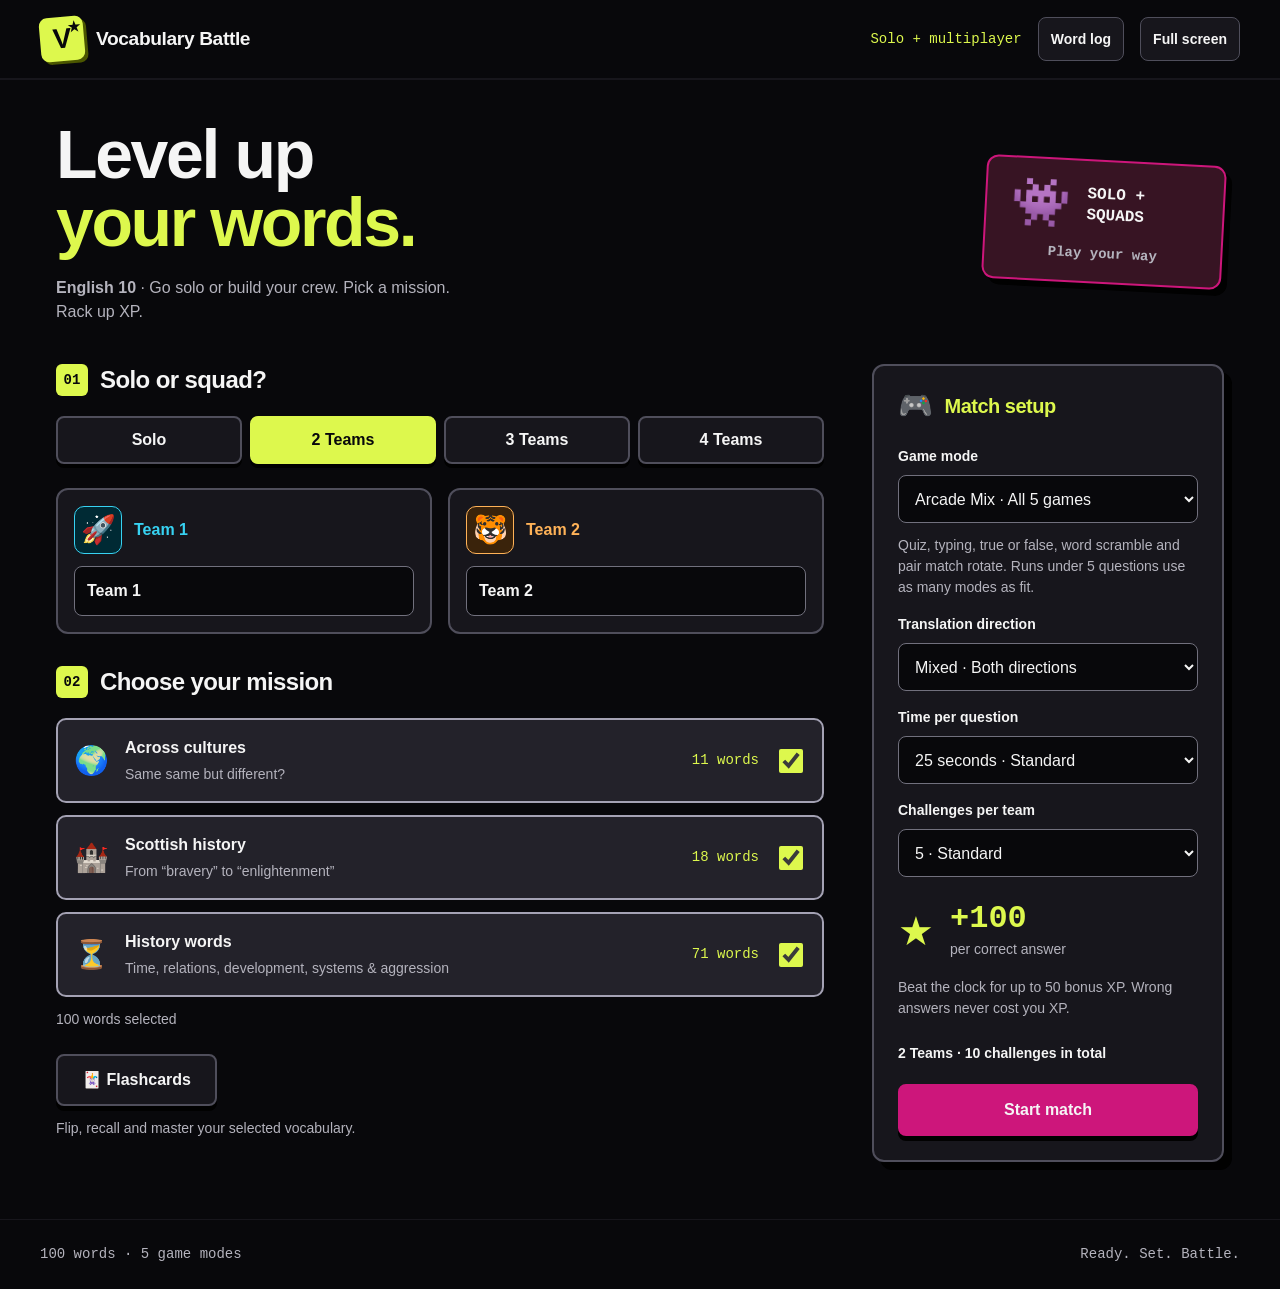
==== commit 3bd7bb20: "Add grade 11 vocabulary challenge and custom question counts for all grades" ====
--- a/10/index.html
+++ b/10/index.html
@@ -10,7 +10,7 @@
 <link rel="stylesheet" href="../shared/style.css?v=cards-1">
 <script src="vocabulary.js?v=grades-1" defer></script>
 <script src="../shared/flashcards.js?v=cards-1" defer></script>
-<script src="../shared/app.js?v=cards-1" defer></script>
+<script src="../shared/app.js?v=custom-1" defer></script>
 </head>
 <body>
 <a class="skip-link" href="#main">Skip to game</a>
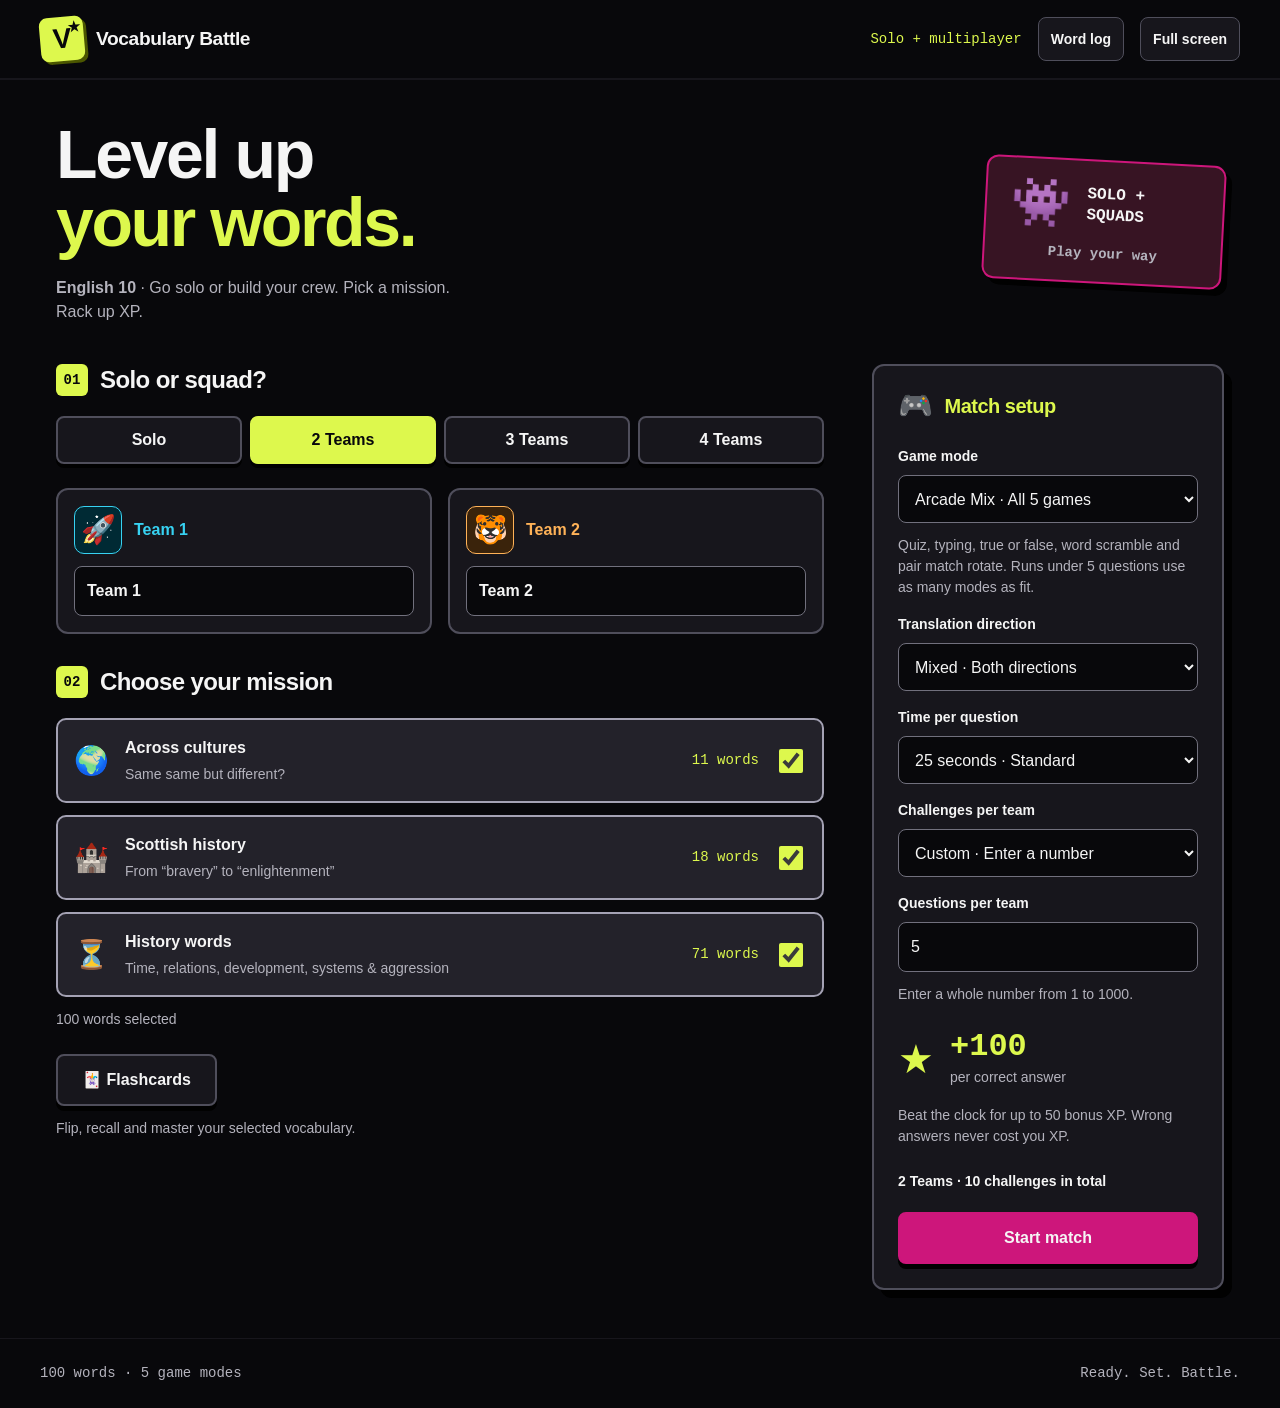
==== commit 4f300b07: "Default all grades to custom question count" ====
--- a/10/index.html
+++ b/10/index.html
@@ -10,7 +10,7 @@
 <link rel="stylesheet" href="../shared/style.css?v=cards-1">
 <script src="vocabulary.js?v=grades-1" defer></script>
 <script src="../shared/flashcards.js?v=cards-1" defer></script>
-<script src="../shared/app.js?v=custom-1" defer></script>
+<script src="../shared/app.js?v=custom-default-1" defer></script>
 </head>
 <body>
 <a class="skip-link" href="#main">Skip to game</a>
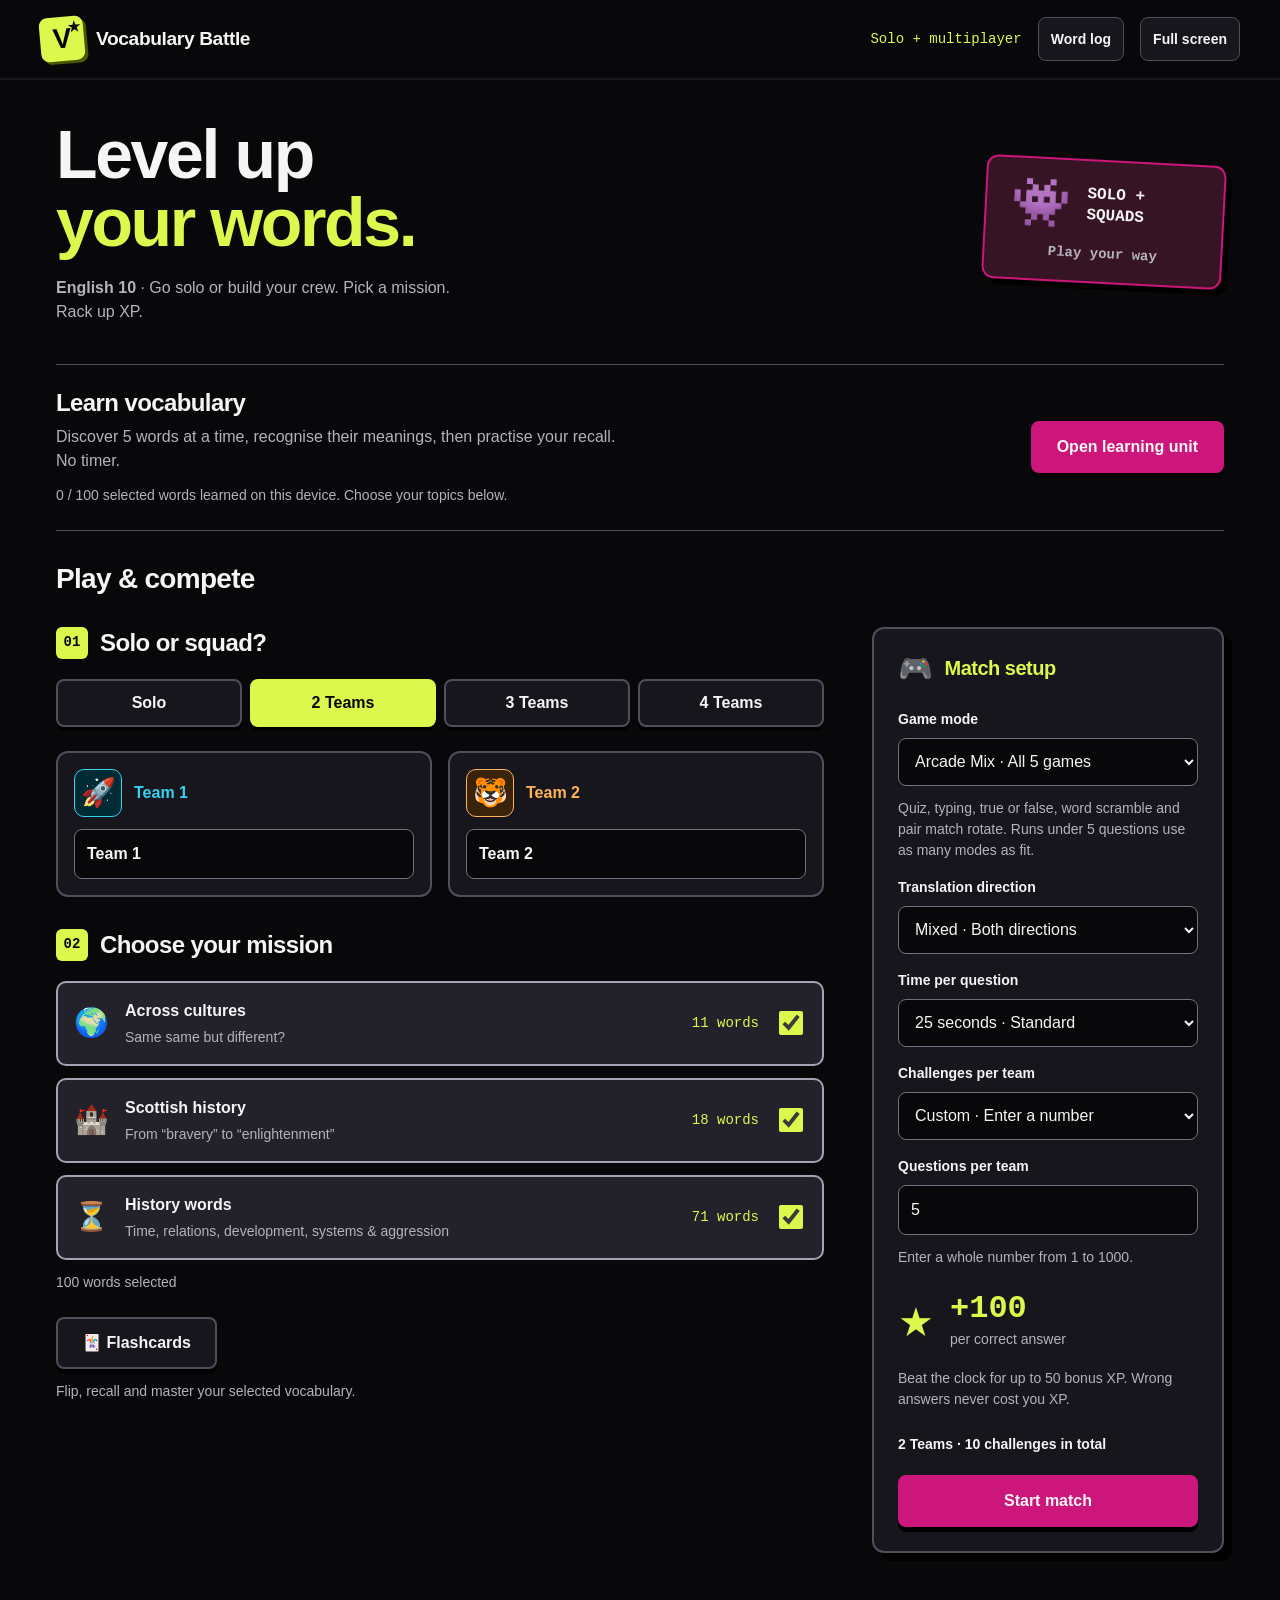
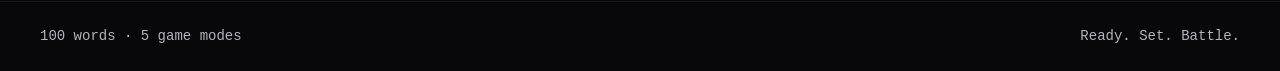
==== commit 3e8c1fe7: "Add independent vocabulary learning units for all grades" ====
--- a/10/index.html
+++ b/10/index.html
@@ -7,10 +7,12 @@
 <meta name="description" content="An arcade vocabulary battle for solo players and teams: Across cultures, Scottish history and History words.">
 <title>Vocabulary Battle · English 10</title>
 <link rel="icon" href="data:image/svg+xml,%3Csvg xmlns='http://www.w3.org/2000/svg' viewBox='0 0 64 64'%3E%3Crect width='64' height='64' rx='12' fill='%239b2055'/%3E%3Ctext x='32' y='44' text-anchor='middle' font-size='40' font-family='sans-serif' font-weight='bold' fill='white'%3EV%3C/text%3E%3C/svg%3E">
-<link rel="stylesheet" href="../shared/style.css?v=cards-1">
+<link rel="stylesheet" href="../shared/style.css?v=learn-1">
 <script src="vocabulary.js?v=grades-1" defer></script>
-<script src="../shared/flashcards.js?v=cards-1" defer></script>
-<script src="../shared/app.js?v=custom-default-1" defer></script>
+<script src="../shared/flashcards.js?v=learn-1" defer></script>
+<script src="../shared/word-types.js?v=grammar-1" defer></script>
+<script src="../shared/learn.js?v=learn-1" defer></script>
+<script src="../shared/app.js?v=learn-1" defer></script>
 </head>
 <body>
 <a class="skip-link" href="#main">Skip to game</a>
--- a/shared/style.css
+++ b/shared/style.css
@@ -21,3 +21,8 @@
 
 /* Recall cards retain the arcade controls and reduced-motion behavior. */
 .flashcard-arena{max-width:900px}.flashcard-face{padding:28px 0}.flashcard-face .question-title{margin-bottom:20px}.card-translation{font-size:clamp(1.25rem,3vw,2rem);color:var(--accent);font-weight:800;overflow-wrap:anywhere}#card-form{margin-top:24px}#card-form label{margin-bottom:12px}#card-back{padding:20px;background:var(--bg);border:2px dashed var(--accent);border-radius:12px}#card-feedback .feedback h2{font-size:1.25rem}#card-feedback .feedback p{margin-top:8px}
+
+/* Learning uses the existing grade theme, without match scores or a clock. */
+.learn-entry{display:flex;align-items:center;justify-content:space-between;gap:24px;padding:24px 0;margin-bottom:32px;border-top:1px solid var(--line);border-bottom:1px solid var(--line)}.learn-entry h2{font-size:1.5rem;margin-bottom:8px}.learn-entry p{max-width:65ch}.learn-entry .primary{flex-shrink:0}.learn-stages{display:flex;gap:12px;flex-wrap:wrap;margin-bottom:24px}.learn-stages span{padding:10px 16px;border:1px solid var(--line);border-radius:6px;color:var(--muted)}.learn-stages [aria-current]{background:var(--accent);color:var(--bg);font-weight:750}.learn-arena{max-width:960px;margin-inline:auto}.learn-heading{font-size:clamp(1.75rem,4vw,2.5rem);margin:8px 0 24px}.learn-word{display:grid;grid-template-columns:1fr 1fr;gap:32px;margin:32px 0}.learn-word h2,.learn-word p{font-size:clamp(1.25rem,3vw,2rem);line-height:1.5;overflow-wrap:anywhere;font-weight:750;margin-top:8px}.learn-note{padding:16px 0;border-top:1px solid var(--line);max-width:65ch}.learn-arena .actions{margin-top:24px;flex-wrap:wrap}.learn-arena>.hint:last-child{margin-top:24px}.learn-recap{margin:24px 0}.senior .learn-stages [aria-current]{background:var(--brand);color:var(--surface)}@media(max-width:680px){.learn-entry{align-items:stretch;flex-direction:column;gap:16px}.learn-word{grid-template-columns:1fr;gap:24px}.learn-arena .actions{flex-direction:column}.learn-arena .actions button{width:100%}.learn-stages{gap:8px}.learn-stages span{padding:8px;font-size:.875rem}}
+
+.play-heading{font-size:1.75rem;margin:0 0 32px}.learn-setup{max-width:900px;margin-top:32px}.learn-setup fieldset{border:0;padding:0;margin:0 0 24px}.learn-setup legend{font-size:1.25rem;font-weight:750;margin-bottom:16px}.learn-setup .field{max-width:420px;margin-top:24px}.learn-setup-intro{max-width:65ch}.learn-setup .error{margin-bottom:16px}
